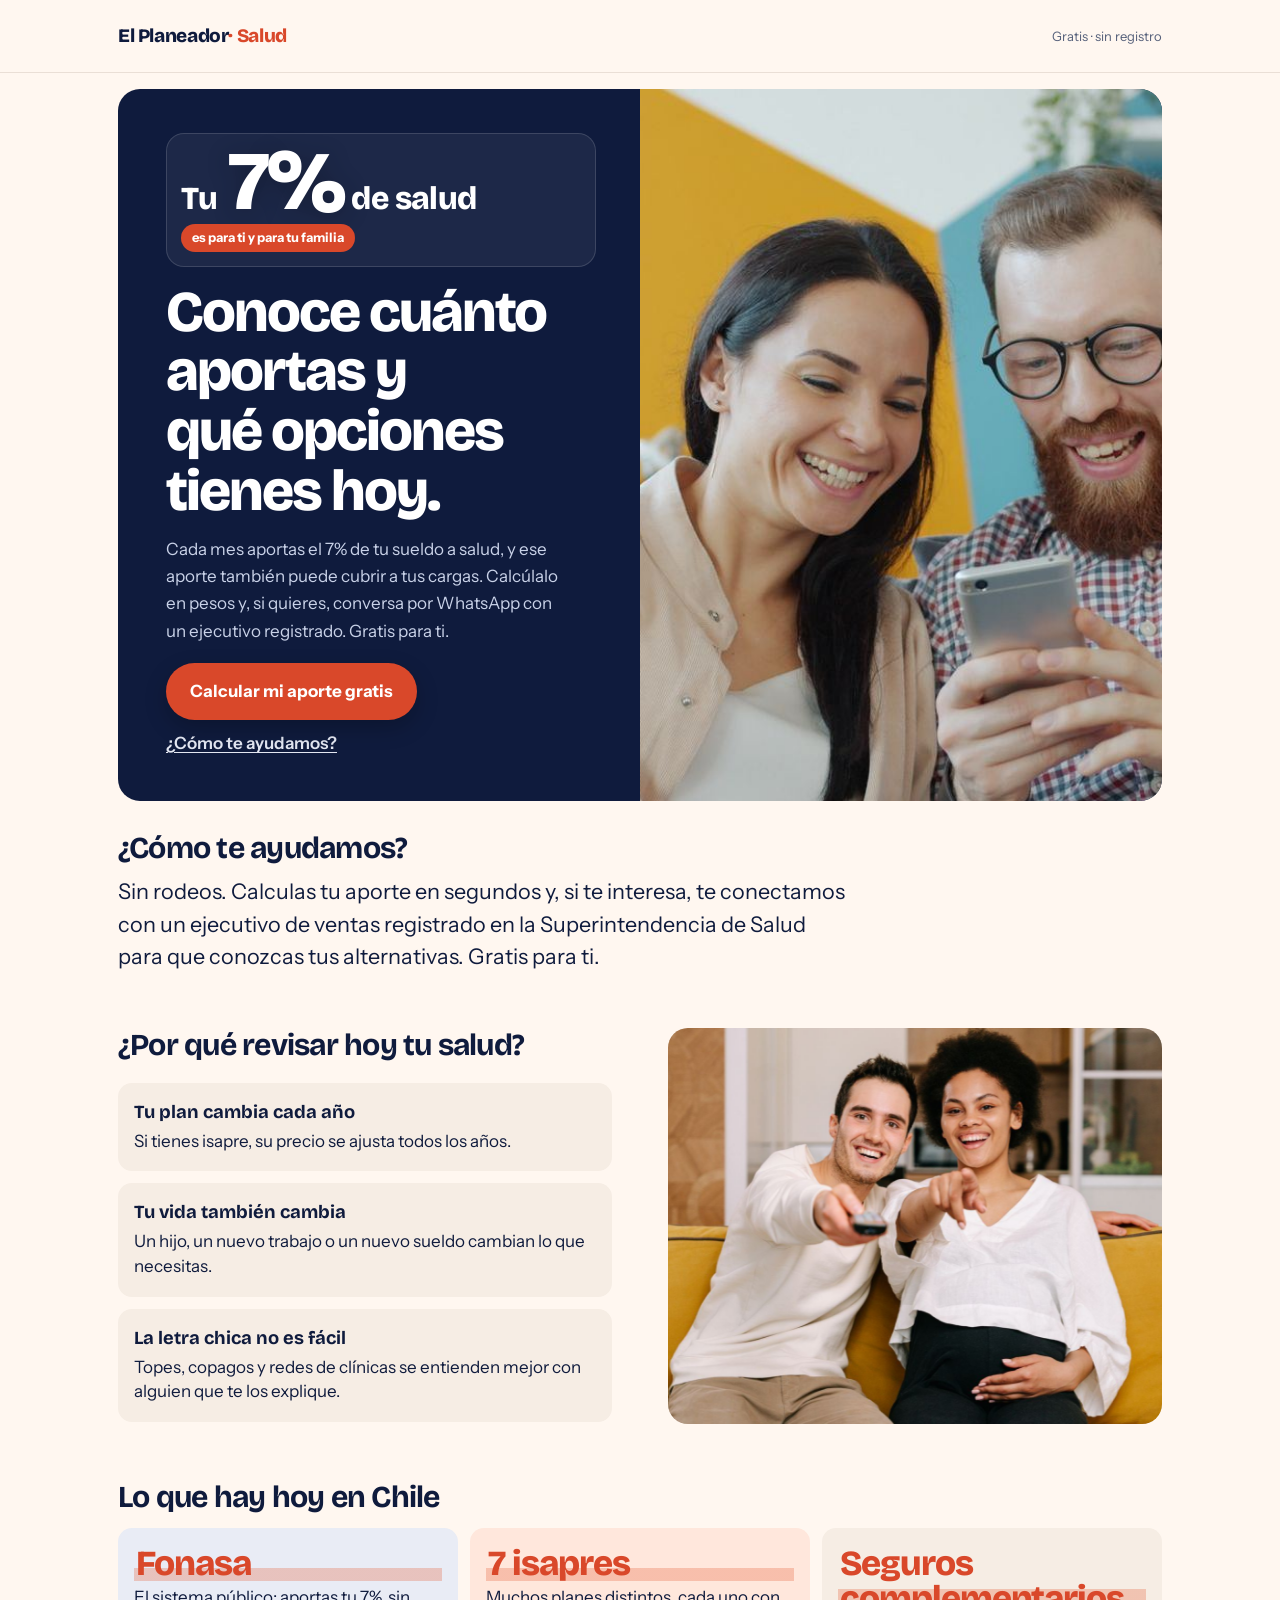
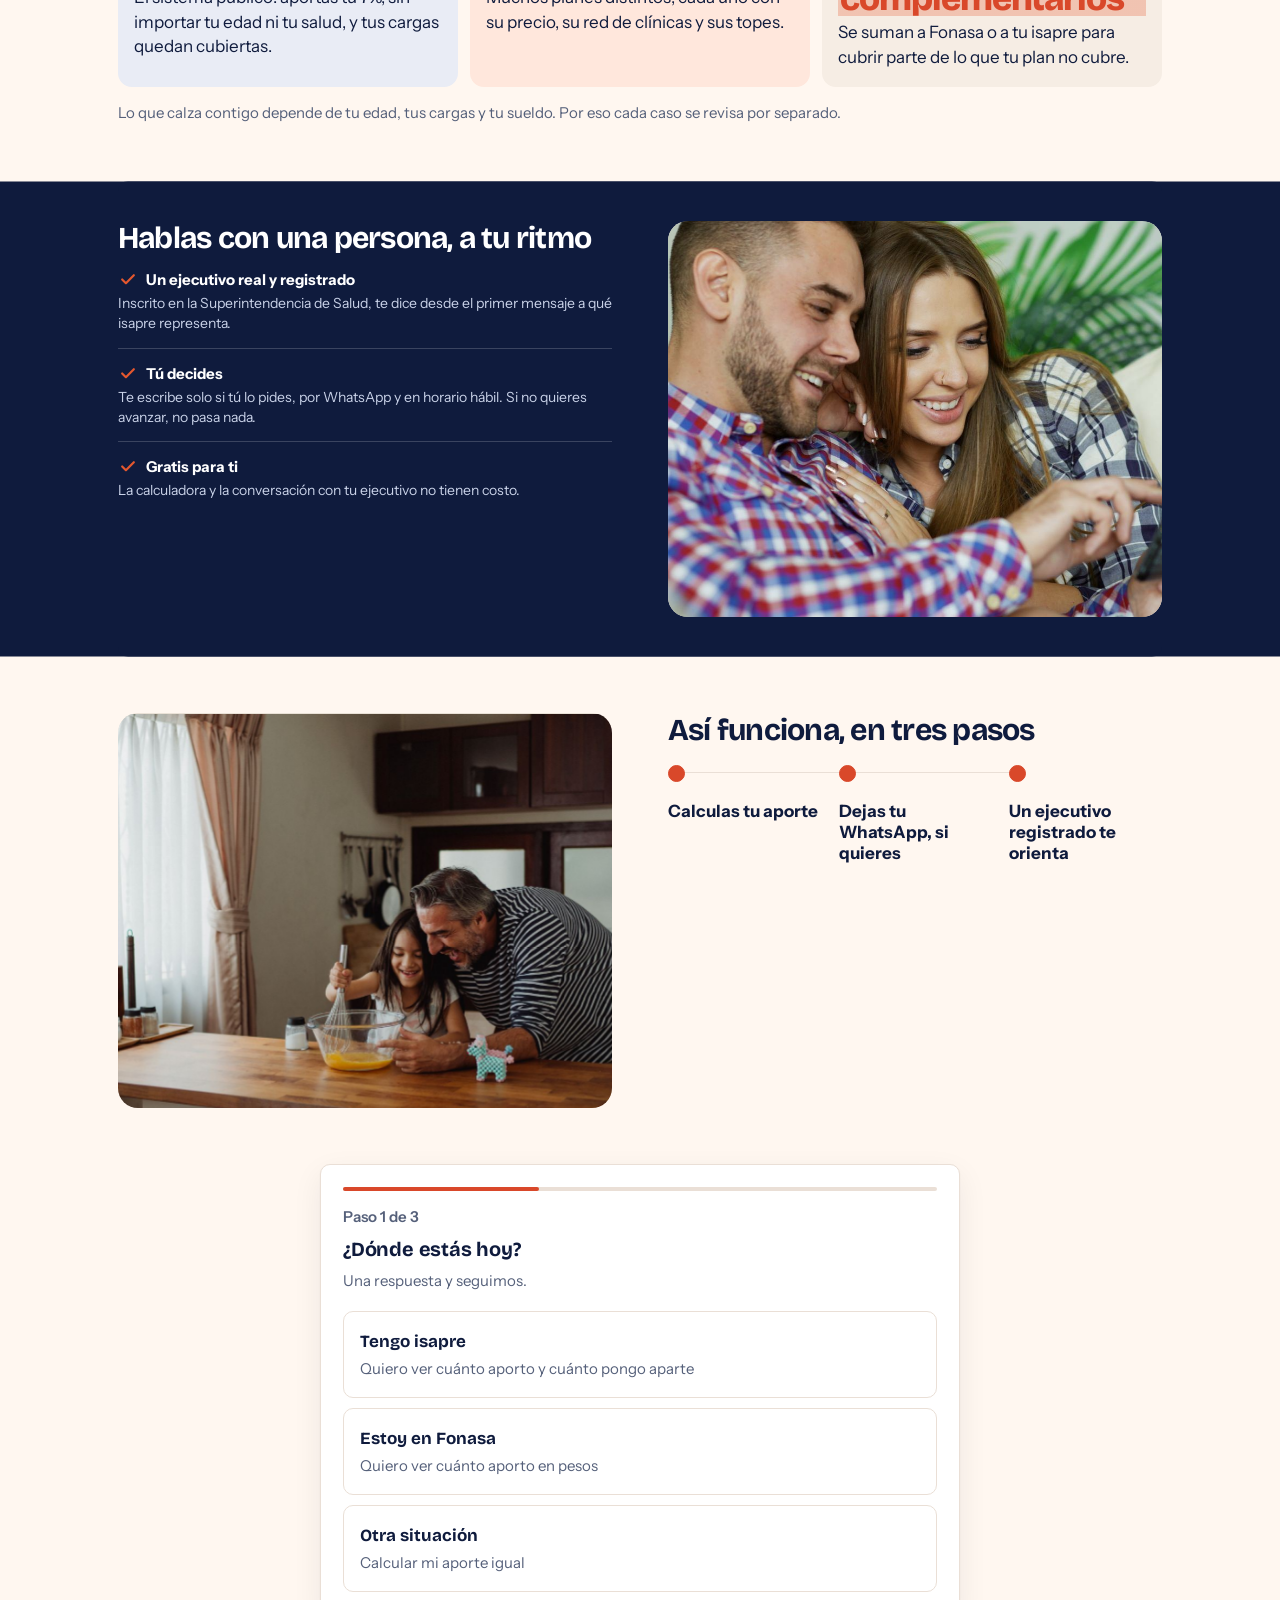
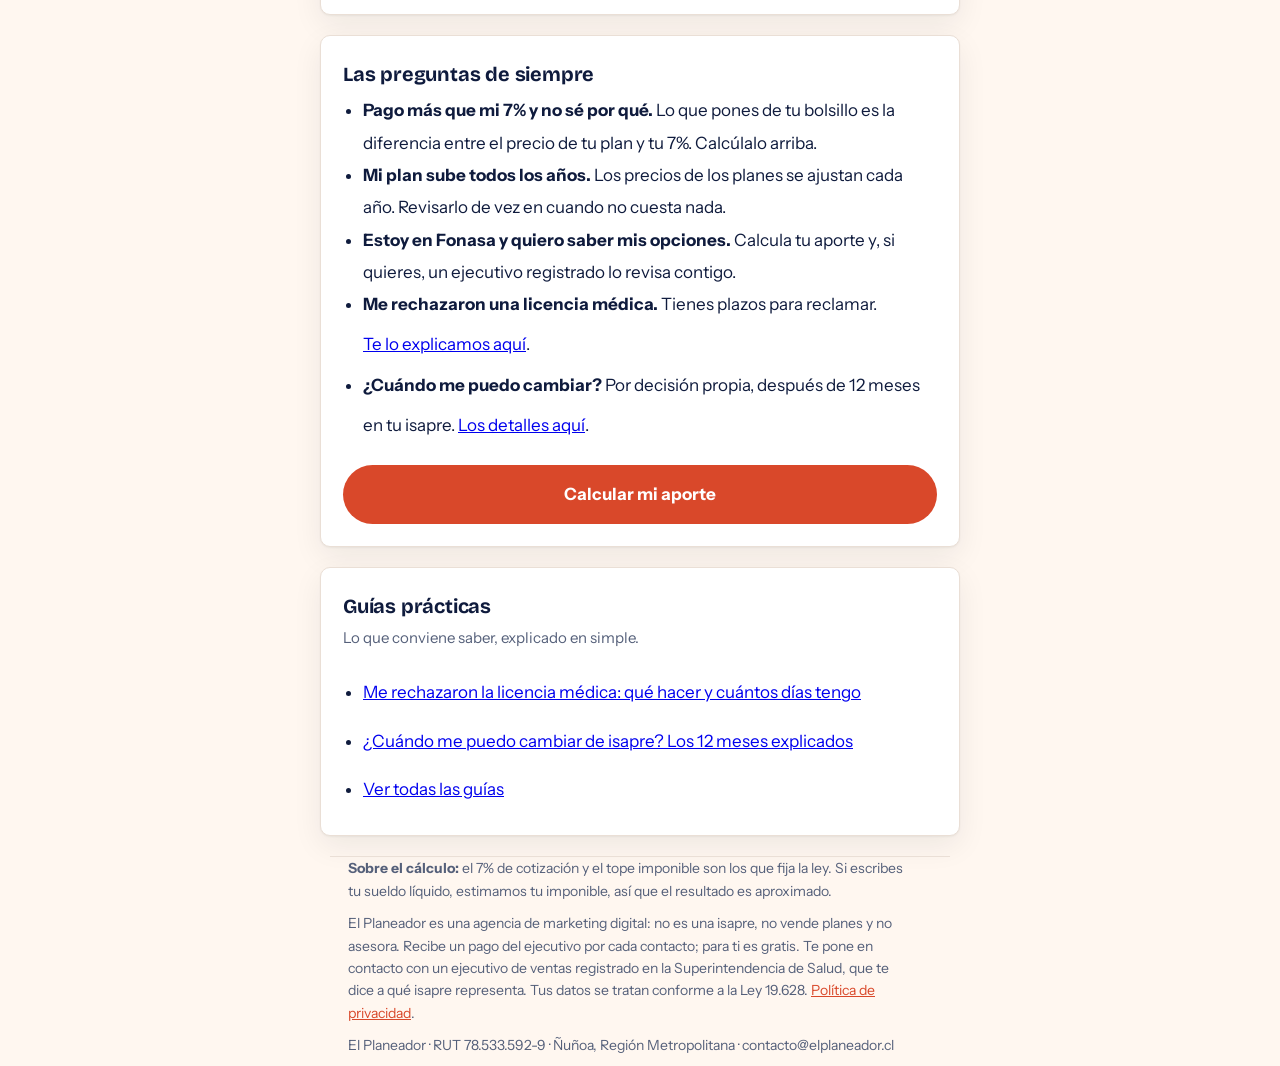
==== salud/index.html @ 6568b956 "Salud: foto papa e hija cocinando en Asi funciona" ====
<!DOCTYPE html>
<html lang="es-CL">
<head>
<meta name="robots" content="noindex, nofollow">
<meta charset="utf-8">
<meta name="viewport" content="width=device-width, initial-scale=1">
<title>Tu salud también es la de tu familia · El Planeador Salud</title>
<meta name="description" content="Calcula gratis cuánto aportas cada mes a tu salud y, si quieres, conversa por WhatsApp con un ejecutivo registrado en la Superintendencia de Salud.">
<link rel="stylesheet" href="css/style.css?v=20261102b">
<link rel="preconnect" href="https://fonts.googleapis.com">
<link rel="preconnect" href="https://fonts.gstatic.com" crossorigin>
<link rel="stylesheet" href="https://fonts.googleapis.com/css2?family=Bricolage+Grotesque:opsz,wght@12..96,600;12..96,800&family=Instrument+Sans:wght@400;600&display=swap">
<script>document.documentElement.classList.add('js');</script>
<style>
    /* Efectos tomados de la portada de El Planeador (v4), con la paleta de Salud. */
    :root { --ease: cubic-bezier(.2, .7, .2, 1); }
    :root { --noche: #0F1B3D; --coral: #D9482A; --coral-vivo: #E4572E; --durazno: #FFD8C7; --crema: #FFF7F0;
            --tinta: #0F1B3D; --tinta-suave: #55607A; --linea: #EADFD6; --acento: #D9482A; --acento-vivo: #E4572E; --acento-claro: #FFEDE4; }
    .veredicto.holgado, .veredicto.justo, .aviso-datos { color: var(--noche); }
    :root { --display: "Bricolage Grotesque", "Instrument Sans", system-ui, sans-serif; --wsp: #128C4A; --wsp-osc: #0E6E3A; }
    body { font-family: "Instrument Sans", system-ui, -apple-system, "Segoe UI", sans-serif; }
    h1, h2, .marca, .opcion strong, .monto { font-family: var(--display); }
    ::selection { background: var(--durazno); color: var(--tinta); }
    input, select { caret-color: var(--acento); }
    :focus-visible { outline: 3px solid var(--acento-vivo); outline-offset: 2px; }

    /* Calidez: papel tibio en vez de gris clínico. */
    body { background: var(--crema); }
    .barra { background: rgba(255, 247, 240, .92); backdrop-filter: saturate(1.4) blur(8px); }

    /* Portada: una escena real, no un formulario. */
    .portada { position: relative; overflow: hidden; isolation: isolate; color: #FFFFFF; background: var(--noche); border-radius: 22px; margin: 16px 0 22px; min-height: min(78svh, 640px); display: flex; flex-direction: column; justify-content: flex-end; padding: 26px 22px 24px; }
    .portada .foto { position: absolute; inset: 0; z-index: -2; overflow: hidden; }
    .portada .foto img { width: 100%; height: 115%; object-fit: cover; object-position: 50% 14%; display: block; will-change: transform; }
    .portada::after { content: ""; position: absolute; inset: 0; z-index: -1; background: linear-gradient(180deg, rgba(15, 27, 61, 0) 28%, rgba(15, 27, 61, .62) 58%, rgba(15, 27, 61, .94) 100%); }
    .portada h1 { color: #FFFFFF; font-size: clamp(1.95rem, 7.6vw, 3.3rem); line-height: 1.04; letter-spacing: -.035em; font-weight: 800; max-width: 15ch; margin: 0 0 14px; text-wrap: balance; text-shadow: 0 2px 18px rgba(0, 0, 0, .25); }
    .portada .subtitulo { color: #E6EEF1; max-width: 36ch; margin: 0; }
    .portada .subtitulo strong { color: #FFFFFF; }
    :root { --amarillo: var(--coral); --amarillo-osc: #FFFFFF; }
    .sello { position: relative; align-self: flex-start; margin-bottom: auto; display: grid; justify-items: start; gap: 6px; padding: 12px 14px 14px; border-radius: 18px; background: rgba(15, 27, 61, .32); border: 1px solid rgba(255, 255, 255, .28); backdrop-filter: blur(10px) saturate(1.2); -webkit-backdrop-filter: blur(10px) saturate(1.2); box-shadow: 0 10px 30px rgba(19, 32, 42, .22); }
    .pildora { display: inline-block; background: var(--amarillo); color: var(--amarillo-osc); font-weight: 700; font-size: 13px; line-height: 1; padding: 7px 11px 8px; border-radius: 999px; }
    .cifra-linea { display: flex; align-items: baseline; gap: 10px; flex-wrap: wrap; }
    .cifra-texto { font: 800 clamp(1.4rem, 6vw, 2rem)/1 var(--display); color: #FFFFFF; letter-spacing: -.02em; }
    .sello .cifra-grande { font: 800 clamp(3.6rem, 18vw, 5.2rem)/.86 var(--display); letter-spacing: -.05em; color: #FFFFFF; text-shadow: 0 4px 24px rgba(0, 0, 0, .25); }

    /* Fotos dentro del relato */
    .foto-relato { margin: -22px -22px 18px; border-radius: var(--radio) var(--radio) 0 0; overflow: hidden; aspect-ratio: 16 / 10; background: #E9E1D6; }
    .foto-relato img { width: 100%; height: 100%; object-fit: cover; display: block; transform: scale(1.08); transition: transform 1.6s var(--ease); }
    .vista .foto-relato img, .foto-relato.vista img { transform: scale(1); }
    .relato h2 { position: relative; }

    /* ===== Maquetación de marca comercial (no pila de tarjetas iguales) ===== */
    main.contenedor, .barra .contenedor { max-width: 1080px; }
    .portada .sello + h1 { margin-top: 28px; }
    #paso-1, #paso-2, #paso-3, #resultado, #tarjeta-contacto, #gracias, #problemas, main > section.tarjeta:last-of-type { max-width: 640px; margin-left: auto; margin-right: auto; }
    .relato { background: none; border: 0; box-shadow: none; padding: 0; margin: 0 0 56px; }
    .relato .foto-relato { margin: 0 0 18px; border-radius: 20px; aspect-ratio: 4 / 3; }
    .relato h2 { font-size: clamp(1.7rem, 6.4vw, 2.6rem); line-height: 1.05; letter-spacing: -.03em; margin: 0 0 14px; }
    #que-es { padding: 8px 0 0; }
    #que-es p:first-of-type { font-size: clamp(1.1rem, 4.2vw, 1.35rem); line-height: 1.5; color: var(--tinta); max-width: 52ch; }
    #mercado .tarjetas > div:nth-child(1) { background: #E9ECF5; }
    #mercado .tarjetas > div:nth-child(2) { background: #FFE7DC; }
    #mercado .tarjetas > div:nth-child(3) { background: #F6EDE4; }
    /* Banda de marca a todo el ancho: rompe el ritmo y da peso a la confianza */
    #confianza { position: relative; color: #FFFFFF; background: var(--noche); box-shadow: 0 0 0 100vmax var(--noche); clip-path: inset(0 -100vmax); padding: 40px 0; }
    #confianza h2 { color: #FFFFFF; }
    #confianza .confianza > div { border-color: rgba(255, 255, 255, .18); color: #C9D2E8; }
    #confianza .icono-ok { color: var(--coral-vivo); }
    #confianza .confianza strong { color: #FFFFFF; }
    @media (min-width: 900px) {
        .portada { min-height: 600px; padding: 40px 44px; }
        .portada h1 { font-size: 3.6rem; }
        .relato:has(> .foto-relato) { display: grid; grid-template-columns: 1fr 1fr; column-gap: 56px; align-items: center; }
        .relato > .foto-relato { grid-column: 1; grid-row: 1 / span 6; margin: 0; aspect-ratio: 5 / 4; }
        .relato:nth-of-type(odd) > .foto-relato { grid-column: 2; }
        .relato:has(> .foto-relato) > :not(.foto-relato) { grid-column: auto; }
        .tarjetas { grid-template-columns: repeat(3, 1fr); }
        .relato:has(> .foto-relato) .tarjetas { grid-template-columns: 1fr; }
    }

    /* ===== Efectos con propósito ===== */
    .boton-claro, .boton-wa, .tarjetas > div, .opcion { transition: transform .3s var(--ease), box-shadow .3s var(--ease), background .2s; }
    .boton-claro:hover, .boton-wa:hover:not(:disabled) { transform: translateY(-2px); }
    .boton-claro:active, .boton-wa:active, .opcion:active { transform: scale(.98); }
    .tarjetas > div:hover { transform: translateY(-4px) rotate(-.4deg); box-shadow: 0 14px 30px rgba(19, 32, 42, .10); }
    .barra-prog i { transition: width .7s var(--ease); }
    .relato .foto-relato img { will-change: transform; }
    .icono-ok { width: 20px; height: 20px; flex: none; margin-right: 8px; vertical-align: -4px; color: #FFFFFF; }
    .icono-ok path { stroke-dasharray: 24; stroke-dashoffset: 24; transition: stroke-dashoffset .6s var(--ease); }
    .vista .icono-ok path { stroke-dashoffset: 0; }
    @media (prefers-reduced-motion: no-preference) {
        .boton-claro { position: relative; overflow: hidden; }
        .boton-claro::after { content: ""; position: absolute; inset: 0; background: linear-gradient(110deg, transparent 30%, rgba(255, 255, 255, .55) 50%, transparent 70%); transform: translateX(-120%); animation: brillo 4.5s var(--ease) 2.2s 3; }
        @keyframes brillo { 0%, 70% { transform: translateX(-120%); } 100% { transform: translateX(120%); } }
        .js .sello .pildora { opacity: 0; transform: translateX(-12px); animation: entra .6s var(--ease) forwards; }
                .js .sello .pildora { animation-delay: 1.1s; }
        @keyframes entra { to { opacity: 1; transform: none; } }
        .js .tarjetas > div { opacity: 0; transform: translateY(18px); }
        .js .vista .tarjetas > div { opacity: 1; transform: none; transition: opacity .6s var(--ease), transform .6s var(--ease); }
        .js .vista .tarjetas > div:nth-child(2) { transition-delay: .12s; }
        .js .vista .tarjetas > div:nth-child(3) { transition-delay: .24s; }
        .js #confianza .confianza > div { opacity: 0; transform: translateX(-14px); }
        .js #confianza.vista .confianza > div { opacity: 1; transform: none; transition: opacity .6s var(--ease), transform .6s var(--ease); }
        .js #confianza.vista .confianza > div:nth-child(2) { transition-delay: .15s; }
        .js #confianza.vista .confianza > div:nth-child(3) { transition-delay: .3s; }
        .boton-wa.latido { animation: latido 2.4s var(--ease) 1; }
        @keyframes latido { 0% { box-shadow: 0 0 0 0 rgba(18, 140, 74, .45); } 70% { box-shadow: 0 0 0 16px rgba(18, 140, 74, 0); } 100% { box-shadow: 0 8px 20px rgba(19, 32, 42, .16); } }
    }
    /* Tarjetas cortas: se escanean como historias en el celular. */
    .tarjetas { display: grid; grid-auto-flow: column; grid-auto-columns: 78%; gap: 12px; overflow-x: auto; scroll-snap-type: x mandatory; scroll-padding-inline: 22px; margin: 6px -22px 0; padding: 4px 22px 14px; scrollbar-width: none; }
    .tarjetas::-webkit-scrollbar { display: none; }
    .tarjetas > div { scroll-snap-align: start; background: #F6EDE4; border-radius: 14px; padding: 18px 16px; line-height: 1.45; }
    .tarjetas strong, .tarjetas .cifra { display: block; margin-bottom: 6px; }
    .tarjetas strong { font-family: var(--display); font-size: 1.15rem; line-height: 1.2; }
    .tarjetas .cifra { font-size: 1.7rem; background: linear-gradient(transparent 62%, rgba(228, 87, 46, .28) 62%); display: inline; padding: 0 2px; }
    .desliza { font-size: 13px; color: var(--tinta-suave); margin: 2px 0 0; }
    @media (min-width: 620px) { .tarjetas { grid-auto-flow: row; grid-template-columns: repeat(3, 1fr); grid-auto-columns: auto; overflow: visible; margin: 6px 0 0; padding: 4px 0 0; } .desliza { display: none; } }
    .confianza-boton { display: flex; align-items: center; justify-content: center; gap: 8px; font-size: 14px; color: var(--tinta-suave); margin: 10px 0 0; text-align: center; }
    .confianza-boton svg { width: 16px; height: 16px; flex: none; color: var(--wsp); }

    .volver { display: inline-block; margin-top: 12px; padding: 10px 0; background: none; border: 0; color: var(--acento); font: inherit; font-weight: 600; text-decoration: underline; text-underline-offset: 3px; cursor: pointer; }
    .boton { border-radius: 999px; }
    .boton-wa { background: var(--wsp); box-shadow: 0 8px 20px rgba(19, 32, 42, .16); }
    .boton-wa:hover:not(:disabled) { background: var(--wsp-osc); }
    .resultado-cabecera .monto { font-size: clamp(2.8rem, 12vw, 4rem); letter-spacing: -.04em; line-height: 1; }

    /* Datos de confianza como filas, no como tarjetas. */
    .confianza { display: block; }
    .confianza > div { background: none; border: 0; border-top: 1px solid var(--linea); border-radius: 0; padding: 14px 0; box-shadow: none; }
    .confianza > div:hover { transform: none; }
    .gracias-caja .tic svg { width: 28px; height: 28px; }
    .portada .acciones { display: flex; flex-wrap: wrap; gap: 10px 18px; align-items: center; margin-top: 22px; }
    .boton-claro { display: inline-block; width: auto; background: var(--amarillo); color: var(--amarillo-osc); padding: 15px 24px; border-radius: 999px; font-weight: 800; text-decoration: none; box-shadow: 0 8px 22px rgba(0, 0, 0, .22); }
    .boton-claro:hover { background: var(--coral-vivo); }
    .portada .acciones a.enlace { color: #E3E7F2; font-weight: 600; text-underline-offset: 3px; }
    .relato h2 { font-size: clamp(1.45rem, 5.4vw, 1.9rem); line-height: 1.12; letter-spacing: -.025em; margin: 0 0 10px; }
    .relato > p { margin: 0 0 14px; }
    .relato .confianza > div:first-child { border-top: 0; padding-top: 4px; }
    .relato .cifra { font: 800 clamp(1.6rem, 7.4vw, 2.2rem)/1 var(--display); overflow-wrap: break-word; letter-spacing: -.03em; color: var(--acento); display: block; margin-bottom: 4px; }

    .camino { position: relative; display: grid; grid-template-columns: repeat(3, 1fr); gap: 18px; margin-top: 8px; }
    .camino::before { content: ""; position: absolute; left: 0; right: calc(33% - 18px); top: 7px; height: 1px; background: var(--linea); }
    .luz { position: absolute; top: 6px; left: 0; width: 120px; height: 3px; background: linear-gradient(90deg, transparent, var(--acento), transparent); transform: translateX(-120px); opacity: 0; }
    .camino.vista .luz { animation: pasa 2.4s linear .3s 1 forwards; }
    @keyframes pasa { 0% { opacity: 1; transform: translateX(-120px); } 85% { opacity: 1; } 100% { opacity: 0; transform: translateX(var(--fin, 600px)); } }
    .paso-c { position: relative; padding-top: 30px; transition: opacity .5s; }
    .js .paso-c { opacity: .35; }
    .paso-c::before { content: ""; position: absolute; top: 0; left: 0; width: 15px; height: 15px; background: var(--superficie); border: 1px solid var(--linea); border-radius: 50%; transition: background .4s, border-color .4s; }
    .camino.vista .paso-c { opacity: 1; transition-delay: calc(var(--i) * .6s + .3s); }
    .camino.vista .paso-c::before { background: var(--acento); border-color: var(--acento); transition-delay: calc(var(--i) * .6s + .3s); }
    .paso-c .n { font: 600 12px/1 ui-monospace, Consolas, monospace; color: var(--acento); }
    .paso-c strong { display: block; margin-top: 6px; line-height: 1.25; }
    @media (max-width: 640px) { .camino { grid-template-columns: 1fr; } .camino::before { left: 7px; right: auto; width: 1px; top: 0; bottom: 0; height: auto; } .luz { display: none; } .paso-c { padding: 0 0 0 34px; } .paso-c::before { top: 2px; } }

    .opcion, .confianza > div { transition: transform .25s var(--ease), box-shadow .25s var(--ease), border-color .25s; }
    .opcion:hover { transform: translateY(-3px); box-shadow: var(--sombra); border-color: var(--acento); }
    .confianza > div:hover { transform: translateY(-3px); }
    .monto { font-variant-numeric: tabular-nums; }

    @media (prefers-reduced-motion: no-preference) {
        .js .portada .foto { clip-path: inset(100% 0 0 0); animation: revela 1.3s var(--ease) .05s forwards; }
        @keyframes revela { to { clip-path: inset(0); } }
        .js .portada .sello { opacity: 0; transform: translateY(-10px); animation: sube .8s var(--ease) .9s forwards; }
        .js .portada .acciones { opacity: 0; animation: aparece .8s var(--ease) .7s forwards; }
        .js .foto-relato { clip-path: inset(0 0 100% 0); transition: clip-path 1.1s var(--ease); }
        .js .vista .foto-relato, .js .foto-relato.vista { clip-path: inset(0); }
        .js .portada h1 { opacity: 0; transform: translateY(18px); animation: sube .9s var(--ease) .1s forwards; }
        .js .portada .subtitulo { opacity: 0; animation: aparece .9s var(--ease) .35s forwards; }
        @keyframes sube { to { opacity: 1; transform: none; } }
        @keyframes aparece { to { opacity: 1; } }
        .js .rv { opacity: 0; translate: 0 22px; transition: opacity .7s var(--ease), translate .7s var(--ease); }
        .js .rv.vista { opacity: 1; translate: none; transition-delay: calc(var(--i, 0) * 80ms); }
    }
    /* Portada dividida: la foto se ve completa y el texto vive en su propio panel. */
    .portada { display: grid; grid-template-columns: minmax(0, 1fr); align-content: start; padding: 0 0 28px; min-height: 0; }
    .portada::after { display: none; }
    .portada .foto { position: relative; inset: auto; z-index: 0; grid-row: 1; aspect-ratio: 16 / 10; }
    .portada .foto img { object-position: 54% 35%; }
    .portada > .sello, .portada > h1, .portada > .subtitulo, .portada > .acciones { margin-left: 22px; margin-right: 22px; }
    .portada > .sello { margin-top: 18px; margin-bottom: 0; background: rgba(255, 255, 255, .06); border-color: rgba(255, 255, 255, .14); backdrop-filter: none; -webkit-backdrop-filter: none; box-shadow: none; }
    .portada .sello + h1 { margin-top: 16px; }
    .portada > .acciones { margin-top: 18px; }
    .portada h1 { text-shadow: none; }
    .portada .subtitulo { color: #C9D2E8; }
    @media (min-width: 900px) {
        .portada { grid-template-columns: minmax(0, 1fr) minmax(0, 1fr); grid-template-rows: 1fr auto auto auto auto 1fr; padding: 0; min-height: 620px; }
        .portada .foto { grid-column: 2; grid-row: 1 / -1; aspect-ratio: auto; height: 100%; }
        .portada > :not(.foto) { grid-column: 1; margin-left: 48px; margin-right: 44px; }
        .portada > .sello { grid-row: 2; margin-top: 44px; }
        .portada > h1 { grid-row: 3; }
        .portada > .subtitulo { grid-row: 4; }
        .portada > .acciones { grid-row: 5; margin-bottom: 44px; }
    }
    @media (prefers-reduced-motion: reduce) { .luz { display: none; } .js .paso-c { opacity: 1; } .paso-c::before { background: var(--acento); border-color: var(--acento); } }
</style>
</head>
<body>

<!-- NOMBRE DE MARCA: cámbialo cuando definas el definitivo. Aparece acá,
     en el <title> de arriba y en el pie de página. -->
<header class="barra">
    <div class="contenedor">
        <a class="marca" href="./">El Planeador<span> · Salud</span></a>
        <span class="nota">Gratis · sin registro</span>
    </div>
</header>

<main class="contenedor">

    <section class="portada">
        <div class="foto" aria-hidden="true"><img id="foto-portada" src="img/pareja-celular-sofa.jpg" alt="" width="1400" height="788" fetchpriority="high"></div>
        <div class="sello" aria-hidden="true"><span class="cifra-linea"><span class="cifra-texto">Tu</span><span class="cifra-grande">7%</span><span class="cifra-texto">de salud</span></span><span class="pildora">es para ti y para tu familia</span></div>
        <h1>Conoce cuánto aportas y qué opciones tienes hoy.</h1>
        <p class="subtitulo">Cada mes aportas el 7% de tu sueldo a salud, y ese aporte también puede cubrir a tus cargas. Calcúlalo en pesos y, si quieres, conversa por WhatsApp con un ejecutivo registrado. Gratis para ti.</p>
        <div class="acciones">
            <a class="boton-claro" href="#paso-1">Calcular mi aporte gratis</a>
            <a class="enlace" href="#que-es">¿Cómo te ayudamos?</a>
        </div>
    </section>

    <section class="tarjeta relato rv" id="que-es">
        <h2>¿Cómo te ayudamos?</h2>
        <p>Sin rodeos. Calculas tu aporte en segundos y, si te interesa, te conectamos con un ejecutivo de ventas registrado en la Superintendencia de Salud para que conozcas tus alternativas. Gratis para ti.</p>
    </section>

    <section class="tarjeta relato rv" id="por-que">
        <figure class="foto-relato"><img src="img/pareja-embarazo-sofa.jpg" alt="Una pareja que espera un hijo sonríe en el sofá de su casa." loading="lazy" width="1400" height="934"></figure>
        <h2>¿Por qué revisar hoy tu salud?</h2>
        <div class="tarjetas">
            <div><strong>Tu plan cambia cada año</strong>Si tienes isapre, su precio se ajusta todos los años.</div>
            <div><strong>Tu vida también cambia</strong>Un hijo, un nuevo trabajo o un nuevo sueldo cambian lo que necesitas.</div>
            <div><strong>La letra chica no es fácil</strong>Topes, copagos y redes de clínicas se entienden mejor con alguien que te los explique.</div>
        </div>
        <p class="desliza">Desliza para ver más</p>
    </section>

    <section class="tarjeta relato rv" id="mercado">
        <h2>Lo que hay hoy en Chile</h2>
        <div class="tarjetas">
            <div><span class="cifra">Fonasa</span>El sistema público: aportas tu 7%, sin importar tu edad ni tu salud, y tus cargas quedan cubiertas.</div>
            <div><span class="cifra">7 isapres</span>Muchos planes distintos, cada uno con su precio, su red de clínicas y sus topes.</div>
            <div><span class="cifra">Seguros complementarios</span>Se suman a Fonasa o a tu isapre para cubrir parte de lo que tu plan no cubre.</div>
        </div>
        <p class="desliza">Desliza para ver más</p>
        <p class="ayuda-bloque" style="margin:14px 0 0">Lo que calza contigo depende de tu edad, tus cargas y tu sueldo. Por eso cada caso se revisa por separado.</p>
    </section>

    <section class="tarjeta relato rv" id="confianza">
        <figure class="foto-relato"><img src="img/pareja-celular-cuadros.jpg" alt="Una pareja revisa su celular en el sofá de su casa." loading="lazy" width="1400" height="788"></figure>
        <h2>Hablas con una persona, a tu ritmo</h2>
        <div class="confianza">
            <div><strong><svg class="icono-ok" viewBox="0 0 24 24" fill="none" stroke="currentColor" stroke-width="2.6" stroke-linecap="round" stroke-linejoin="round" aria-hidden="true"><path d="M5 12.5l4.5 4.5L19 7.5"/></svg>Un ejecutivo real y registrado</strong>Inscrito en la Superintendencia de Salud, te dice desde el primer mensaje a qué isapre representa.</div>
            <div><strong><svg class="icono-ok" viewBox="0 0 24 24" fill="none" stroke="currentColor" stroke-width="2.6" stroke-linecap="round" stroke-linejoin="round" aria-hidden="true"><path d="M5 12.5l4.5 4.5L19 7.5"/></svg>Tú decides</strong>Te escribe solo si tú lo pides, por WhatsApp y en horario hábil. Si no quieres avanzar, no pasa nada.</div>
            <div><strong><svg class="icono-ok" viewBox="0 0 24 24" fill="none" stroke="currentColor" stroke-width="2.6" stroke-linecap="round" stroke-linejoin="round" aria-hidden="true"><path d="M5 12.5l4.5 4.5L19 7.5"/></svg>Gratis para ti</strong>La calculadora y la conversación con tu ejecutivo no tienen costo.</div>
        </div>
    </section>

    <section class="tarjeta relato rv">
        <figure class="foto-relato"><img src="img/papa-hija-cocina.jpg" alt="Un papá cocina con su hija en casa." loading="lazy" width="1400" height="933"></figure>
        <h2>Así funciona, en tres pasos</h2>
        <div class="camino" id="camino">
            <span class="luz" aria-hidden="true"></span>
            <div class="paso-c" style="--i:0"><strong>Calculas tu aporte</strong></div>
            <div class="paso-c" style="--i:1"><strong>Dejas tu WhatsApp, si quieres</strong></div>
            <div class="paso-c" style="--i:2"><strong>Un ejecutivo registrado te orienta</strong></div>
        </div>
    </section>

    <!-- ============ PASO 1 ============ -->
    <section class="tarjeta" id="paso-1">
        <div class="barra-prog" aria-hidden="true"><i style="width:33%"></i></div>
        <span class="paso-numero">Paso 1 de 3</span>
        <h2>¿Dónde estás hoy?</h2>
        <p class="ayuda-bloque">Una respuesta y seguimos.</p>

        <div class="opciones">
            <button type="button" class="opcion" data-prevision="Isapre">
                <strong>Tengo isapre</strong>
                <span>Quiero ver cuánto aporto y cuánto pongo aparte</span>
            </button>
            <button type="button" class="opcion" data-prevision="Fonasa">
                <strong>Estoy en Fonasa</strong>
                <span>Quiero ver cuánto aporto en pesos</span>
            </button>
            <button type="button" class="opcion" data-prevision="No sé">
                <strong>Otra situación</strong>
                <span>Calcular mi aporte igual</span>
            </button>
        </div>
    </section>

    <!-- ============ PASO 2 ============ -->
    <section class="tarjeta" id="paso-2" hidden>
        <div class="barra-prog" aria-hidden="true"><i style="width:66%"></i></div>
        <span class="paso-numero">Paso 2 de 3</span>
        <h2 id="titulo-paso-2">Tu sueldo</h2>
        <p class="ayuda-bloque" id="ayuda-paso-2">Con esto calculamos cuánto aportas.</p>

        <form id="form-paso-2" novalidate>
            <div class="campo">
                <label for="renta">Tu sueldo líquido mensual
                    <span class="ayuda">Lo que te llega a la cuenta. El cálculo se hace en tu teléfono y este dato se queda contigo.</span>
                </label>
                <input type="text" id="renta" name="renta" inputmode="numeric" autocomplete="off" placeholder="Ej: 750.000" required>
            </div>

            <div class="campo" id="campo-tipo-sueldo">
                <label for="tipo-sueldo">Ese monto es tu…</label>
                <select id="tipo-sueldo" name="tipo-sueldo">
                    <option value="liquido">Sueldo líquido (lo que recibo)</option>
                    <option value="imponible">Sueldo imponible (lo sé exacto)</option>
                </select>
            </div>

            <div class="campo" id="campo-pago-actual" hidden>
                <label for="pago-actual">¿Cuánto pagas hoy por tu plan?
                    <span class="ayuda">El total mensual, incluyendo lo que te descuentan.</span>
                </label>
                <input type="text" id="pago-actual" name="pago-actual" inputmode="numeric" autocomplete="off" placeholder="Ej: 120.000">
            </div>

            <button type="submit" class="boton">Continuar</button>
            <button type="button" class="volver" data-volver="paso-1">Volver</button>
        </form>
    </section>

    <!-- ============ PASO 3 ============ -->
    <section class="tarjeta" id="paso-3" hidden>
        <div class="barra-prog" aria-hidden="true"><i style="width:100%"></i></div>
        <span class="paso-numero">Paso 3 de 3</span>
        <h2>¿Quiénes se atenderían?</h2>
        <p class="ayuda-bloque">El precio de un plan cambia según la edad y cuántas personas cubre.</p>

        <form id="form-paso-3" novalidate>
            <div class="dos-columnas">
                <div class="campo">
                    <label for="edad">Tu edad</label>
                    <input type="number" id="edad" name="edad" inputmode="numeric" min="18" max="99" placeholder="Ej: 34">
                </div>
                <div class="campo">
                    <label for="cargas">Cargas familiares</label>
                    <select id="cargas" name="cargas">
                        <option value="0">Solo yo</option>
                        <option value="1">Yo + 1</option>
                        <option value="2">Yo + 2</option>
                        <option value="3">Yo + 3</option>
                        <option value="4">Yo + 4 o más</option>
                    </select>
                </div>
            </div>

            <button type="submit" class="boton">Ver mi resultado</button>
            <button type="button" class="volver" data-volver="paso-2">Volver</button>
        </form>
    </section>

    <!-- ============ RESULTADO ============ -->
    <section class="tarjeta" id="resultado" hidden>
        <div class="resultado-cabecera">
            <span class="etiqueta" id="res-etiqueta">Tu 7% mensual de salud</span>
            <div class="monto" id="res-monto">—</div>
            <div class="en-uf" id="res-uf">—</div>
        </div>

        <div class="veredicto" id="res-veredicto"></div>

        <ul class="desglose">
            <li><span class="etq">Tu 7% obligatorio</span><span class="val" id="res-cotizacion">—</span></li>
            <li id="fila-bolsillo" hidden><span class="etq">Sale de tu bolsillo, además</span><span class="val" id="res-bolsillo">—</span></li>
            <li><span class="etq">Personas a cubrir</span><span class="val" id="res-personas">—</span></li>
        </ul>

        <p class="referencial" id="res-nota"></p>
        <a class="boton boton-wa boton-enlace" href="#tarjeta-contacto">Que me escriban por WhatsApp</a>
        <p class="confianza-boton"><svg viewBox="0 0 24 24" fill="none" stroke="currentColor" stroke-width="2.2" stroke-linecap="round" stroke-linejoin="round" aria-hidden="true"><path d="M12 3l7 3v5c0 4.5-3 8.3-7 10-4-1.7-7-5.5-7-10V6z"/><path d="M9 12l2 2 4-4"/></svg>Te atiende una persona, por WhatsApp. Sin llamadas automáticas.</p>
    </section>

    <!-- ============ CAPTURA ============ -->
    <section class="tarjeta" id="tarjeta-contacto" hidden>
        <figure class="foto-relato vista"><img src="img/padre-hija-abrazo.jpg" alt="Un papá abraza a su hija en su casa." loading="lazy" width="1400" height="935"></figure>
        <h2 id="titulo-oferta">Recibe orientación personalizada, gratis</h2>
        <p class="ayuda-bloque">Deja tu WhatsApp y un ejecutivo registrado en la Superintendencia de Salud revisa tu caso contigo, a tu ritmo.</p>
        <p class="aviso-datos">Solo tu nombre y tu WhatsApp, para que tu ejecutivo te escriba.</p>

        <form id="form-contacto" novalidate>
            <!-- Señuelo anti-spam: invisible para personas. NO borrar. -->
            <input type="text" name="sitio-web" id="senuelo" class="senuelo" tabindex="-1" autocomplete="off" aria-hidden="true">

            <div class="campo">
                <label for="nombre">¿Cómo te llamas?</label>
                <input type="text" id="nombre" name="nombre" autocomplete="name" placeholder="Tu nombre" required>
            </div>

            <div class="campo">
                <label for="isapre-interes">¿Con qué isapre te gustaría cotizar? <span class="ayuda">Opcional.</span></label>
                <select id="isapre-interes" name="isapre-interes">
                    <option value="Me da igual">Me da igual (te asignamos un ejecutivo disponible)</option>
                    <option value="Banmédica">Banmédica</option>
                    <option value="Colmena">Colmena</option>
                    <option value="Consalud">Consalud</option>
                    <option value="Cruz Blanca">Cruz Blanca</option>
                    <option value="Esencial">Esencial</option>
                    <option value="Nueva Masvida">Nueva Masvida</option>
                    <option value="Vida Tres">Vida Tres</option>
                </select>
            </div>

            <div class="campo">
                <label for="telefono">¿A qué WhatsApp te contactamos?</label>
                <input type="tel" id="telefono" name="telefono" autocomplete="tel" placeholder="9 1234 5678" required>
            </div>

            <div class="consentimiento">
                <input type="checkbox" id="consentimiento" name="consentimiento" required>
                <label for="consentimiento">Acepto la <a href="privacidad/" target="_blank" rel="noopener">política de privacidad</a> y autorizo que El Planeador guarde mis datos hasta 90 días y los entregue a un ejecutivo de ventas registrado en la Superintendencia de Salud que trabaja con El Planeador, para que me contacte. Si no me contacta en 24 horas hábiles, puede atenderme otro ejecutivo de la misma isapre. Si elijo una isapre con la que aún no trabajan, guardan mi solicitud hasta tener un ejecutivo, dentro de esos 90 días. Es voluntario y puedo pedir acceso, corrección o borrado en contacto@elplaneador.cl.</label>
            </div>

            <div class="consentimiento">
                <input type="checkbox" id="consentimiento-comercial" name="consentimiento-comercial">
                <label for="consentimiento-comercial"><strong>Opcional:</strong> quiero recibir novedades de El Planeador (por ejemplo, el aviso del alza anual). Puedo darme de baja cuando quiera.</label>
            </div>

            <p class="aviso-casillas" id="aviso-casillas">Marca la casilla obligatoria para poder enviar.</p>
            <button type="submit" class="boton boton-wa" id="boton-enviar" disabled>Que me escriban por WhatsApp</button>
            <p class="confianza-boton"><svg viewBox="0 0 24 24" fill="none" stroke="currentColor" stroke-width="2.2" stroke-linecap="round" stroke-linejoin="round" aria-hidden="true"><path d="M12 3l7 3v5c0 4.5-3 8.3-7 10-4-1.7-7-5.5-7-10V6z"/><path d="M9 12l2 2 4-4"/></svg>Te atiende una persona, por WhatsApp. Sin llamadas automáticas.</p>
            <p class="micro-copia">Normalmente te escribe dentro de 24 horas hábiles.</p>
        </form>
    </section>

    <!-- ============ GRACIAS ============ -->
    <section class="tarjeta gracias-caja" id="gracias" hidden>
        <div class="tic" aria-hidden="true"><svg viewBox="0 0 24 24" fill="none" stroke="currentColor" stroke-width="2.6" stroke-linecap="round" stroke-linejoin="round"><path d="M5 12.5l4.5 4.5L19 7.5"/></svg></div>
        <h2>Listo, recibimos tu solicitud</h2>
        <p id="gracias-texto">Un ejecutivo registrado te va a escribir por WhatsApp, normalmente dentro de 24 horas hábiles.</p>
        <p id="gracias-ejecutivo" hidden><a class="boton boton-wa boton-enlace" id="gracias-wsp" href="#" target="_blank" rel="noopener">Escribirle ahora por WhatsApp</a><a class="volver" id="gracias-pagina" href="#">Conoce a tu ejecutiva</a></p>
    </section>

    <section class="tarjeta" id="problemas">
        <h2>Las preguntas de siempre</h2>
        <ul style="margin:0;padding-left:20px;line-height:1.9;">
            <li><strong>Pago más que mi 7% y no sé por qué.</strong> Lo que pones de tu bolsillo es la diferencia entre el precio de tu plan y tu 7%. Calcúlalo arriba.</li>
            <li><strong>Mi plan sube todos los años.</strong> Los precios de los planes se ajustan cada año. Revisarlo de vez en cuando no cuesta nada.</li>
            <li><strong>Estoy en Fonasa y quiero saber mis opciones.</strong> Calcula tu aporte y, si quieres, un ejecutivo registrado lo revisa contigo.</li>
            <li><strong>Me rechazaron una licencia médica.</strong> Tienes plazos para reclamar. <a href="articulos/licencia-medica-rechazada.html">Te lo explicamos aquí</a>.</li>
            <li><strong>¿Cuándo me puedo cambiar?</strong> Por decisión propia, después de 12 meses en tu isapre. <a href="articulos/cuando-puedo-cambiarme-de-isapre.html">Los detalles aquí</a>.</li>
        </ul>
        <a class="boton boton-enlace" href="#paso-1">Calcular mi aporte</a>
    </section>

    <section class="tarjeta">
        <h2>Guías prácticas</h2>
        <p class="ayuda-bloque">Lo que conviene saber, explicado en simple.</p>
        <ul style="margin:0;padding-left:20px;line-height:1.9;">
            <li><a href="articulos/licencia-medica-rechazada.html">Me rechazaron la licencia médica: qué hacer y cuántos días tengo</a></li>
            <li><a href="articulos/cuando-puedo-cambiarme-de-isapre.html">¿Cuándo me puedo cambiar de isapre? Los 12 meses explicados</a></li>
            <li><a href="articulos/index.html">Ver todas las guías</a></li>
        </ul>
    </section>

</main>

<footer class="contenedor">
    <p><strong>Sobre el cálculo:</strong> el 7% de cotización y el tope imponible son los que fija la ley. Si escribes tu sueldo líquido, estimamos tu imponible, así que el resultado es aproximado.</p>
    <p>El Planeador es una agencia de marketing digital: no es una isapre, no vende planes y no asesora. Recibe un pago del ejecutivo por cada contacto; para ti es gratis. Te pone en contacto con un ejecutivo de ventas registrado en la Superintendencia de Salud, que te dice a qué isapre representa. Tus datos se tratan conforme a la Ley 19.628. <a href="privacidad/">Política de privacidad</a>.</p>
    <p>El Planeador · RUT 78.533.592-9 · Ñuñoa, Región Metropolitana · contacto@elplaneador.cl</p>
</footer>

<script>
(function () {
    'use strict';
    var reducido = window.matchMedia && matchMedia('(prefers-reduced-motion: reduce)').matches;
    var vistos = document.querySelectorAll('.rv, #camino');
    if ('IntersectionObserver' in window) {
        var io = new IntersectionObserver(function (es) {
            es.forEach(function (e) { if (e.isIntersecting) { e.target.classList.add('vista'); io.unobserve(e.target); } });
        }, { threshold: .15 });
        vistos.forEach(function (el) { io.observe(el); });
    } else { vistos.forEach(function (el) { el.classList.add('vista'); }); }

    var foto = document.getElementById('foto-portada');
    if (foto && !reducido) {
        var pend = false;
        addEventListener('scroll', function () {
            if (pend) return; pend = true;
            requestAnimationFrame(function () {
                var y = Math.min(scrollY, 700);
                foto.style.transform = 'translate3d(0,' + (y * -0.12) + 'px,0) scale(' + (1 + y / 6000) + ')';
                pend = false;
            });
        }, { passive: true });
    }

    /* Respaldo del observador: revisa la posición al hacer scroll y al cargar. */
    function revisarVistos() {
        Array.prototype.forEach.call(document.querySelectorAll('.rv:not(.vista), #camino:not(.vista)'), function (el) {
            var r = el.getBoundingClientRect();
            if (r.top < innerHeight * 0.92 && r.bottom > 0) el.classList.add('vista');
        });
    }
    addEventListener('scroll', revisarVistos, { passive: true });
    addEventListener('load', revisarVistos);
    setTimeout(revisarVistos, 600);

    /* El 7% de la portada cuenta de 0 a 7 al cargar. */
    var cifra = document.querySelector('.sello .cifra-grande');
    if (cifra && !reducido) {
        var t0 = null;
        cifra.textContent = '0%';
        setTimeout(function () {
            requestAnimationFrame(function paso(t) {
                if (!t0) t0 = t;
                var k = Math.min((t - t0) / 900, 1);
                cifra.textContent = Math.round(7 * (1 - Math.pow(1 - k, 3))) + '%';
                if (k < 1) requestAnimationFrame(paso);
            });
        }, 450);
    }

    /* Paralaje suave dentro de cada foto del relato. */
    var fotos = document.querySelectorAll('.relato .foto-relato img');
    if (fotos.length && !reducido) {
        var esperando = false;
        addEventListener('scroll', function () {
            if (esperando) return; esperando = true;
            requestAnimationFrame(function () {
                fotos.forEach(function (img) {
                    var r = img.parentNode.getBoundingClientRect();
                    if (r.bottom < 0 || r.top > innerHeight) return;
                    var c = (r.top + r.height / 2 - innerHeight / 2) / innerHeight;
                    img.style.transform = 'translate3d(0,' + (c * -24).toFixed(1) + 'px,0) scale(1.08)';
                });
                esperando = false;
            });
        }, { passive: true });
    }

    /* El botón verde late una vez cuando entra en pantalla. */
    if ('IntersectionObserver' in window && !reducido) {
        var ioWa = new IntersectionObserver(function (es) {
            es.forEach(function (e) { if (e.isIntersecting) { e.target.classList.add('latido'); ioWa.unobserve(e.target); } });
        }, { threshold: .6 });
        document.querySelectorAll('.boton-wa').forEach(function (b) { ioWa.observe(b); });
    }

    var camino = document.getElementById('camino');
    function fin() { if (camino) camino.style.setProperty('--fin', Math.max(camino.clientWidth * .67 - 120, 0) + 'px'); }
    fin(); addEventListener('resize', fin);

    /* El monto del resultado cuenta hacia arriba al aparecer. */
    var monto = document.getElementById('res-monto');
    if (monto && !reducido && 'MutationObserver' in window) {
        var animando = false, ultimo = '';
        new MutationObserver(function () {
            if (animando || monto.textContent === ultimo) return;
            var texto = monto.textContent;
            var m = texto.match(/[\d.]+/);
            if (!m) return;
            var final = Number(m[0].replace(/\./g, ''));
            if (!final) return;
            var inicio = null;
            animando = true;
            function paso(t) {
                if (!inicio) inicio = t;
                var k = Math.min((t - inicio) / 900, 1);
                var v = Math.round(final * (1 - Math.pow(1 - k, 3)));
                monto.textContent = texto.replace(m[0], v.toLocaleString('es-CL'));
                if (k < 1) requestAnimationFrame(paso); else { ultimo = texto; monto.textContent = texto; animando = false; }
            }
            requestAnimationFrame(paso);
        }).observe(monto, { childList: true, characterData: true, subtree: true });
    }
})();
</script>
<script src="assets/calculadora.js"></script>
<script src="assets/captura-maestra.js"></script>
<script>
(function () {
    'use strict';

    var paso1 = document.getElementById('paso-1');
    var paso2 = document.getElementById('paso-2');
    var paso3 = document.getElementById('paso-3');
    var seccionRes = document.getElementById('resultado');
    var seccionCont = document.getElementById('tarjeta-contacto');
    var seccionGracias = document.getElementById('gracias');
    var boton = document.getElementById('boton-enviar');
    var check1 = document.getElementById('consentimiento');
    var check2 = document.getElementById('consentimiento-comercial');

    /* Ejecutivos activos por isapre. El reparto real (turno) lo hace El
       Planeador al entregar el contacto; aquí solo se le dice a la persona
       quién la atenderá. Con un solo ejecutivo por isapre, es ese. */
    var EJECUTIVOS = {
        'Banmédica': { nombre: 'Carol', cargo: 'ejecutiva de Banmédica',
                       pagina: 'banmedica/carol-jara/v2/', whatsapp: '56923971471' }
    };
    var ISAPRE_POR_DEFECTO = 'Banmédica';
    /* Apagado por decisión de Alberto (7-nov): aún no se muestra ni se enlaza
       la página ni el WhatsApp del ejecutivo. La asignación queda solo en notas. */
    var CONECTAR_EJECUTIVO = false;
    function asignarEjecutivo(interes) {
        if (interes === 'Me da igual') interes = ISAPRE_POR_DEFECTO;
        return EJECUTIVOS[interes] || null;
    }

    function soloNumero(v) { return Number(String(v || '').replace(/\D/g, '')); }
    ['renta', 'pago-actual'].forEach(function (id) {
        var campo = document.getElementById(id);
        campo.addEventListener('input', function () {
            var n = soloNumero(campo.value);
            campo.value = n ? n.toLocaleString('es-CL') : '';
        });
    });
    Array.prototype.forEach.call(document.querySelectorAll('[data-volver]'), function (b) {
        b.addEventListener('click', function () {
            b.closest('section').hidden = true;
            irA(document.getElementById(b.getAttribute('data-volver')));
        });
    });

    var respuestas = { prevision: '', renta: 0, tipoSueldo: 'liquido', pagoActual: 0, edad: '', cargas: 0 };
    var ultimoCalculo = null;
    var analisisPago = null;
    var consentidoEn = null;
    var consentidoComercialEn = null;

    Calculadora.actualizarUF();

    function irA(seccion) {
        seccion.hidden = false;
        seccion.scrollIntoView({ behavior: 'smooth', block: 'start' });
        var titulo = seccion.querySelector('h2');
        if (titulo) { titulo.setAttribute('tabindex', '-1'); titulo.focus({ preventScroll: true }); }
    }

    /* Errores en línea (reemplazan al alert nativo, que en el navegador de
       Facebook/TikTok se ve como una ventana ajena a la página). */
    function mostrarError(campo, mensaje) {
        limpiarError(campo);
        campo.setAttribute('aria-invalid', 'true');
        var p = document.createElement('p');
        p.className = 'error';
        p.setAttribute('role', 'alert');
        p.textContent = mensaje;
        campo.parentNode.appendChild(p);
        campo.focus();
        campo.addEventListener('input', function quitar() {
            limpiarError(campo);
            campo.removeEventListener('input', quitar);
        });
    }
    function limpiarError(campo) {
        campo.removeAttribute('aria-invalid');
        var viejo = campo.parentNode.querySelector('.error');
        if (viejo) viejo.remove();
    }

    /* ---------- Paso 1: dónde está hoy ---------- */
    Array.prototype.forEach.call(document.querySelectorAll('.opcion'), function (btn) {
        btn.addEventListener('click', function () {
            respuestas.prevision = btn.getAttribute('data-prevision');

            // A quien ya tiene isapre le preguntamos cuánto paga: ese dato
            // permite mostrarle lo que sale de SU bolsillo, que es el
            // número que de verdad le importa.
            var tieneIsapre = respuestas.prevision === 'Isapre';
            document.getElementById('campo-pago-actual').hidden = !tieneIsapre;
            document.getElementById('titulo-paso-2').textContent = tieneIsapre
                ? 'Tu sueldo y lo que pagas'
                : 'Tu sueldo';
            document.getElementById('ayuda-paso-2').textContent = tieneIsapre
                ? 'Con esto vemos cuánto de tu plan lo cubre la ley y cuánto lo pones tú.'
                : 'Con esto calculamos cuánto aportas hoy en pesos.';

            paso1.hidden = true;
            irA(paso2);
        });
    });

    /* ---------- Paso 2: sueldo ---------- */
    document.getElementById('form-paso-2').addEventListener('submit', function (evento) {
        evento.preventDefault();

        var renta = soloNumero(document.getElementById('renta').value);
        if (!renta || renta < 1) {
            mostrarError(document.getElementById('renta'), 'Escribe tu sueldo para calcular tu aporte.');
            return;
        }

        respuestas.renta = renta;
        respuestas.tipoSueldo = document.getElementById('tipo-sueldo').value;
        respuestas.pagoActual = soloNumero(document.getElementById('pago-actual').value) || 0;

        paso2.hidden = true;
        irA(paso3);
    });

    /* ---------- Paso 3: grupo familiar y resultado ---------- */
    document.getElementById('form-paso-3').addEventListener('submit', function (evento) {
        evento.preventDefault();

        var campoEdad = document.getElementById('edad');
        var edadNum = Number(campoEdad.value);
        if (campoEdad.value && (edadNum < 18 || edadNum > 99)) {
            mostrarError(campoEdad, 'Escribe una edad entre 18 y 99 años.');
            return;
        }
        respuestas.edad = campoEdad.value;
        respuestas.cargas = Number(document.getElementById('cargas').value) || 0;

        var r = Calculadora.calcular(respuestas.renta, respuestas.cargas, respuestas.tipoSueldo);
        ultimoCalculo = r;
        analisisPago = Calculadora.analizarPagoActual(respuestas.pagoActual, r);

        mostrarResultado(r, analisisPago);

        paso3.hidden = true;
        seccionCont.hidden = false;
        irA(seccionRes);
    });

    function mostrarResultado(r, pago) {
        var veredicto = document.getElementById('res-veredicto');
        var etiqueta = document.getElementById('res-etiqueta');
        var monto = document.getElementById('res-monto');
        var enUf = document.getElementById('res-uf');

        document.getElementById('res-cotizacion').textContent = Calculadora.formatearPesos(r.cotizacionPesos);
        document.getElementById('res-personas').textContent = r.personas === 1 ? 'Solo tú' : r.personas + ' personas';

        if (pago) {
            // YA TIENE ISAPRE: el titular es lo que sale de su bolsillo al
            // año, no su 7%. Es su plata, y verla junta impacta.
            etiqueta.textContent = 'Sale de tu bolsillo al año, además del 7%';
            monto.textContent = Calculadora.formatearPesos(pago.deSuBolsilloAlAno);
            enUf.textContent = Calculadora.formatearPesos(pago.deSuBolsillo) + ' cada mes, por sobre lo que ya te descuentan';

            document.getElementById('fila-bolsillo').hidden = false;
            document.getElementById('res-bolsillo').textContent = Calculadora.formatearPesos(pago.deSuBolsillo) + ' al mes';

            veredicto.className = 'veredicto justo';
            veredicto.innerHTML = '<strong>Ese es tu número.</strong>'
                + 'Un ejecutivo registrado puede revisarlo contigo cuando quieras.';
        } else {
            // NO TIENE ISAPRE: el titular es a cuánto accede con lo que ya
            // le descuentan. Nunca se le dice "no te alcanza".
            etiqueta.textContent = 'Con tu 7% ya estás aportando';
            monto.textContent = Calculadora.formatearPesos(r.cotizacionPesos) + '/mes';
            enUf.textContent = 'Son ' + Calculadora.formatearPesos(r.cotizacionPesos * 12) + ' al año que ya pagas por salud';

            veredicto.className = 'veredicto justo';
            veredicto.innerHTML = '<strong>Ese es tu número.</strong>'
                + 'Un ejecutivo registrado puede mostrarte qué hacer con él cuando quieras.';
        }

        var nota = 'Calculado con la UF de hoy ($' + Math.round(r.uf).toLocaleString('es-CL') + ').';
        if (r.eraLiquido) {
            nota += ' Estimamos tu imponible en ' + Calculadora.formatearPesos(r.renta) + ' a partir de tu líquido.';
        }
        if (r.superaTope) {
            nota += ' Tu sueldo supera el tope imponible de salud (' + Calculadora.PARAMETROS.TOPE_IMPONIBLE_UF + ' UF), así que el 7% se calcula sobre el tope.';
        }
        document.getElementById('res-nota').textContent = nota;

        // La oferta se adapta a lo que la persona acaba de ver.
        document.getElementById('titulo-oferta').textContent = 'Recibe orientación personalizada, gratis';
    }

    /* ---------- Consentimientos ---------- */
    function actualizarBoton() {
        boton.disabled = !check1.checked;
        document.getElementById('aviso-casillas').hidden = !boton.disabled;
    }
    check1.addEventListener('change', function () {
        consentidoEn = check1.checked ? new Date().toISOString() : null;
        actualizarBoton();
    });
    check2.addEventListener('change', function () {
        consentidoComercialEn = check2.checked ? new Date().toISOString() : null;
        actualizarBoton();
    });

    /* ---------- Enviar el lead ---------- */
    document.getElementById('form-contacto').addEventListener('submit', function (evento) {
        evento.preventDefault();

        var nombre = document.getElementById('nombre').value.trim();
        var telefonoCrudo = document.getElementById('telefono').value;

        if (!nombre) {
            mostrarError(document.getElementById('nombre'), 'Escribe tu nombre para que tu ejecutivo sepa cómo llamarte.');
            return;
        }
        if (!CapturaMaestra.normalizarTelefono(telefonoCrudo)) {
            mostrarError(document.getElementById('telefono'), 'Revisa tu WhatsApp: celular chileno de 9 dígitos. Ej: 9 1234 5678');
            return;
        }

        boton.disabled = true;
        boton.textContent = 'Enviando...';

        var interes = document.getElementById('isapre-interes').value;
        var ejecutivo = asignarEjecutivo(interes);

        CapturaMaestra.enviarLead({
            nombre: nombre,
            telefono: telefonoCrudo,
            previsionActual: respuestas.prevision,
            cargas: respuestas.cargas,
            edad: respuestas.edad,
            senuelo: document.getElementById('senuelo').value,
            consentidoEn: consentidoEn,
            comercial: check2.checked,
            consentidoComercialEn: consentidoComercialEn,
            notas: 'Isapre de interés: ' + interes + (ejecutivo ? ' · Asignado: ' + ejecutivo.nombre : ' · Sin ejecutivo aún')
        }).then(function (resultado) {
            // Se agradece aunque falle el guardado: la persona ya hizo su
            // parte y no gana nada con ver un error. El fallo queda en la
            // consola para poder diagnosticarlo.
            if (!resultado.ok) {
                console.warn('[web-maestra] El lead no se pudo guardar:', resultado);
            }
            if (ejecutivo && CONECTAR_EJECUTIVO) {
                document.getElementById('gracias-texto').textContent = 'Te va a contactar ' + ejecutivo.nombre + ', ' + ejecutivo.cargo
                    + ', por WhatsApp, normalmente dentro de 24 horas hábiles.';
                document.getElementById('gracias-pagina').href = ejecutivo.pagina;
                document.getElementById('gracias-pagina').textContent = 'Conoce a ' + ejecutivo.nombre;
                document.getElementById('gracias-wsp').href = 'https://wa.me/' + ejecutivo.whatsapp + '?text='
                    + encodeURIComponent('Hola ' + ejecutivo.nombre + ', vengo de El Planeador y quiero entender qué opciones tengo con mi 7%.');
                document.getElementById('gracias-wsp').textContent = 'Escribirle a ' + ejecutivo.nombre + ' por WhatsApp';
                document.getElementById('gracias-ejecutivo').hidden = false;
            } else if (!ejecutivo) {
                document.getElementById('gracias-texto').textContent = 'Todavía no trabajamos con ejecutivos de ' + interes
                    + '. Guardamos tu solicitud y te escribimos apenas tengamos uno (hasta 90 días).';
            }
            seccionRes.hidden = true;
            seccionCont.hidden = true;
            seccionGracias.hidden = false;
            seccionGracias.scrollIntoView({ behavior: 'smooth', block: 'center' });
        });
    });
})();
</script>

</body>
</html>
---- salud/css/style.css ----
/* =========================================================================
   WEB MAESTRA — estilos
   Móvil primero: la mayoría del tráfico gratis (Facebook, TikTok, WhatsApp)
   llega desde el teléfono.
   ========================================================================= */

:root {
    --tinta: #13202A;
    --tinta-suave: #556A78;
    --papel: #F4F7F8;
    --superficie: #FFFFFF;
    --linea: #DCE5E9;
    --acento: #0F766E;
    --acento-vivo: #0D9488;
    --acento-claro: #E6F3F1;
    --verde-wsp: #25D366;
    --alerta: #A8560B;
    --alerta-fondo: #FBF0E2;
    --radio: 10px;
    --sombra: 0 1px 2px rgba(19, 32, 42, .05), 0 10px 30px rgba(19, 32, 42, .07);
}

* { box-sizing: border-box; }

body {
    margin: 0;
    background: var(--papel);
    color: var(--tinta);
    font-family: -apple-system, BlinkMacSystemFont, "Segoe UI", Roboto, Arial, sans-serif;
    font-size: 17px;
    line-height: 1.6;
    -webkit-font-smoothing: antialiased;
}

.contenedor { max-width: 620px; margin: 0 auto; padding: 0 18px; }

/* ---------- Encabezado ---------- */
.barra {
    background: var(--superficie);
    border-bottom: 1px solid var(--linea);
    padding: 14px 0;
}
.barra .contenedor { display: flex; align-items: center; justify-content: space-between; gap: 12px; }
.marca { display: inline-flex; align-items: center; min-height: 44px; font-weight: 800; font-size: 19px; letter-spacing: -.02em; color: var(--tinta); text-decoration: none; }
.marca span { color: var(--acento); }
.barra .nota { font-size: 13px; color: var(--tinta-suave); }

/* ---------- Portada ---------- */
.portada { padding: 24px 0 6px; }
h1 {
    font-size: clamp(28px, 7vw, 40px);
    line-height: 1.12;
    letter-spacing: -.025em;
    margin: 0 0 12px;
    text-wrap: balance;
}
.subtitulo {
    font-size: 17px;
    color: var(--tinta-suave);
    margin: 0 0 18px;
}
.subtitulo strong { color: var(--tinta); font-weight: 600; }

/* ---------- Tarjetas ---------- */
.tarjeta {
    background: var(--superficie);
    border: 1px solid var(--linea);
    border-radius: var(--radio);
    padding: 22px;
    box-shadow: var(--sombra);
    margin-bottom: 20px;
}
.tarjeta h2 { font-size: 20px; margin: 0 0 4px; letter-spacing: -.01em; }
.tarjeta .ayuda-bloque { color: var(--tinta-suave); font-size: 15px; margin: 0 0 18px; }

/* ---------- Formulario ---------- */
.campo { margin-bottom: 16px; }
label { display: block; font-size: 15px; font-weight: 600; margin-bottom: 6px; }
.ayuda { display: block; font-size: 13px; color: var(--tinta-suave); font-weight: 400; margin-top: 3px; }

input[type="text"],
input[type="tel"],
input[type="email"],
input[type="number"],
select {
    width: 100%;
    padding: 13px 14px;
    border: 1px solid var(--linea);
    border-radius: 8px;
    font-size: 17px;   /* 16px+ evita que iOS haga zoom al enfocar */
    font-family: inherit;
    color: var(--tinta);
    background: var(--superficie);
}
input:focus, select:focus {
    outline: 2px solid var(--acento-vivo);
    outline-offset: 1px;
    border-color: var(--acento-vivo);
}

.dos-columnas { display: grid; grid-template-columns: 1fr 1fr; gap: 14px; }
@media (max-width: 460px) { .dos-columnas { grid-template-columns: 1fr; gap: 0; } }

.boton {
    display: block;
    width: 100%;
    padding: 16px;
    border: none;
    border-radius: 8px;
    font-size: 17px;
    font-weight: 700;
    font-family: inherit;
    cursor: pointer;
    background: var(--acento);
    color: #fff;
    transition: background .15s ease;
}
.boton:hover:not(:disabled) { background: #0B5F58; }
.boton:disabled { opacity: .45; cursor: not-allowed; }
.boton:focus-visible { outline: 3px solid var(--acento-vivo); outline-offset: 2px; }

/* Señuelo anti-spam: fuera de la vista, pero un bot lo rellena igual. */
.senuelo {
    position: absolute;
    left: -9999px;
    width: 1px;
    height: 1px;
    opacity: 0;
}

/* ---------- Consentimientos ---------- */
.consentimiento {
    display: flex;
    gap: 10px;
    align-items: flex-start;
    margin-bottom: 14px;
    font-size: 14px;
    line-height: 1.5;
    color: var(--tinta-suave);
}
.consentimiento input { margin-top: 1px; flex-shrink: 0; width: 24px; height: 24px; accent-color: var(--acento); }
.consentimiento label { font-weight: 400; font-size: 15px; margin: 0; }

/* ---------- Resultado ---------- */
#resultado[hidden] { display: none; }
.resultado-cabecera {
    background: var(--acento);
    color: #fff;
    margin: -22px -22px 20px;
    padding: 22px;
    border-radius: var(--radio) var(--radio) 0 0;
}
.resultado-cabecera .etiqueta {
    font-size: 12px;
    letter-spacing: .1em;
    text-transform: uppercase;
    opacity: .85;
    display: block;
    margin-bottom: 4px;
}
.resultado-cabecera .monto {
    font-size: 38px;
    font-weight: 800;
    letter-spacing: -.03em;
    line-height: 1.05;
    font-variant-numeric: tabular-nums;
}
.resultado-cabecera .en-uf { font-size: 15px; opacity: .9; }

.desglose { list-style: none; padding: 0; margin: 0 0 18px; }
.desglose li {
    display: flex;
    justify-content: space-between;
    gap: 14px;
    padding: 11px 0;
    border-bottom: 1px solid var(--linea);
    font-size: 15px;
}
.desglose li:last-child { border-bottom: none; }
.desglose .etq { color: var(--tinta-suave); }
.desglose .val { font-weight: 700; font-variant-numeric: tabular-nums; text-align: right; }

.veredicto {
    border-radius: 8px;
    padding: 15px 16px;
    font-size: 15px;
    line-height: 1.5;
    margin-bottom: 18px;
}
.veredicto.holgado { background: var(--acento-claro); color: #0B5750; }
.veredicto.justo   { background: var(--acento-claro); color: #0B5750; }
.veredicto.corto   { background: var(--alerta-fondo); color: var(--alerta); }
.veredicto strong { display: block; margin-bottom: 3px; }

.referencial {
    font-size: 13px;
    color: var(--tinta-suave);
    border-left: 2px solid var(--linea);
    padding-left: 12px;
    margin: 0;
}

/* ---------- Gracias ---------- */
#gracias[hidden] { display: none; }
.gracias-caja { text-align: center; padding: 34px 22px; }
.gracias-caja .tic {
    width: 54px; height: 54px;
    border-radius: 50%;
    background: var(--acento-claro);
    color: var(--acento);
    display: flex; align-items: center; justify-content: center;
    font-size: 28px;
    margin: 0 auto 14px;
}
.gracias-caja h2 { margin-bottom: 8px; }
.gracias-caja p { color: var(--tinta-suave); margin: 0 auto; max-width: 38ch; }

/* ---------- Confianza ---------- */
.confianza {
    display: grid;
    grid-template-columns: repeat(auto-fit, minmax(160px, 1fr));
    gap: 14px;
    margin-bottom: 26px;
}
.confianza div {
    background: var(--superficie);
    border: 1px solid var(--linea);
    border-radius: 8px;
    padding: 14px 16px;
    font-size: 14px;
    color: var(--tinta-suave);
    line-height: 1.45;
}
.confianza strong { display: block; color: var(--tinta); font-size: 15px; margin-bottom: 2px; }

/* ---------- Pie ---------- */
footer {
    border-top: 1px solid var(--linea);
    margin-top: 34px;
    padding: 24px 0 44px;
    font-size: 13px;
    color: var(--tinta-suave);
}
footer p { margin: 0 0 10px; max-width: 62ch; }
footer a { color: var(--acento); }

@media (prefers-reduced-motion: reduce) {
    * { transition: none !important; animation: none !important; }
}

/* ---------- Paso 1: opciones (antes sin estilo: salian como botones grises del navegador) ---------- */
html { scroll-padding-top: 12px; }
.paso-numero {
    display: block;
    font-size: 15px;
    font-weight: 600;
    color: var(--tinta-suave);
    margin-bottom: 4px;
}
.barra-prog { height: 4px; background: var(--linea); border-radius: 2px; margin-bottom: 14px; }
.barra-prog i { display: block; height: 100%; background: var(--acento); border-radius: 2px; }
.opciones { display: grid; gap: 10px; }
.opcion {
    display: block;
    width: 100%;
    text-align: left;
    font: inherit;
    padding: 16px;
    min-height: 64px;
    background: var(--superficie);
    color: var(--tinta);
    border: 1.5px solid var(--linea);
    border-radius: var(--radio);
    cursor: pointer;
    transition: border-color .15s, background .15s;
}
.opcion strong { display: block; font-size: 17px; }
.opcion span { display: block; font-size: 15px; color: var(--tinta-suave); margin-top: 2px; }
.opcion:hover, .opcion:active { border-color: var(--acento); background: var(--acento-claro); }
a:focus-visible, button:focus-visible { outline: 3px solid var(--acento-vivo); outline-offset: 2px; }

.desglose li[hidden] { display: none; }
.micro-copia { font-size: 14px; color: var(--tinta-suave); text-align: center; margin: 12px 0 0; }
.aviso-casillas { font-size: 14px; color: var(--tinta-suave); margin: 0 0 10px; }
.aviso-datos { font-size: 14px; background: var(--acento-claro); color: #0B5750; border-radius: 8px; padding: 10px 12px; margin: 0 0 16px; }
.boton-enlace { display: block; text-align: center; text-decoration: none; margin-top: 16px; }
input[aria-invalid="true"], select[aria-invalid="true"] { border-color: #B42318; background: #FEF3F2; }
.error { color: #B42318; font-size: 14px; margin: 4px 0 0; }
.tarjeta li a { display: inline-block; padding: 8px 0; }
.resultado-cabecera .etiqueta { font-size: 13px; opacity: .95; }
footer { font-size: 14px; }
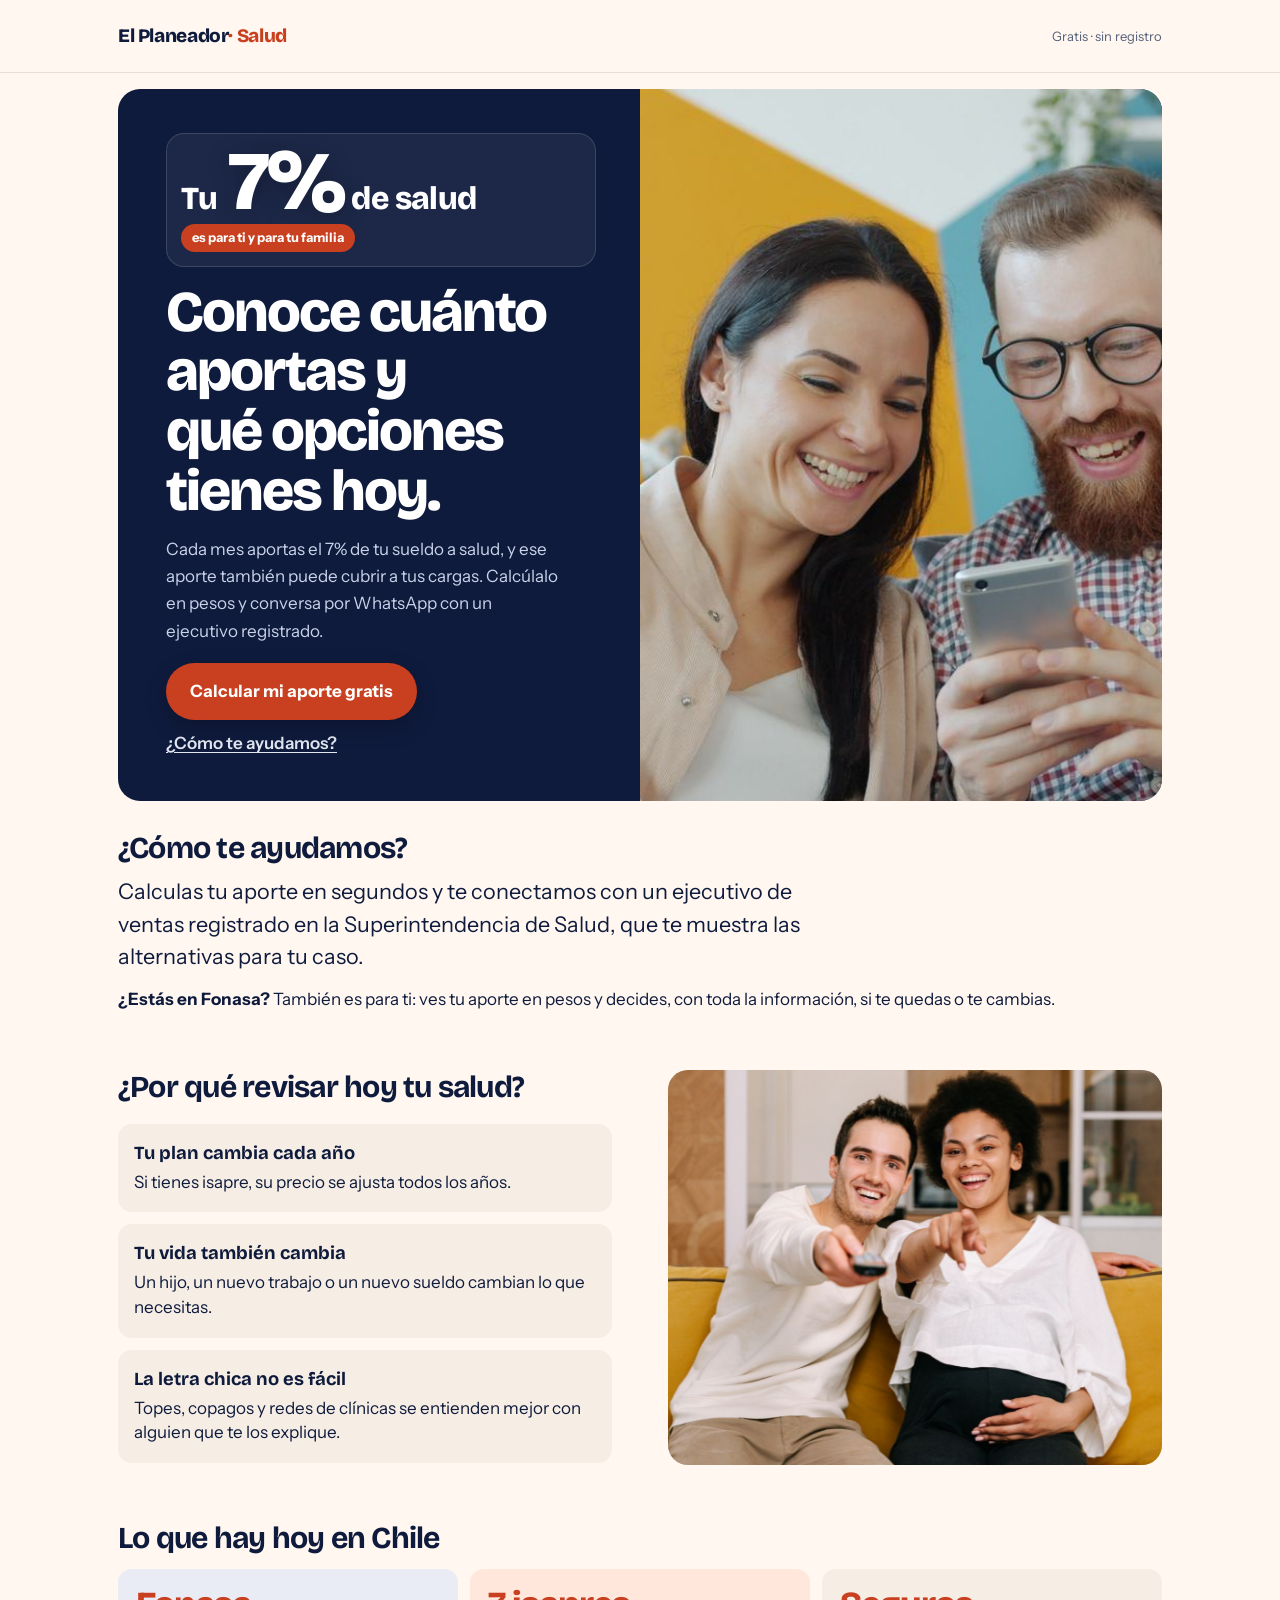
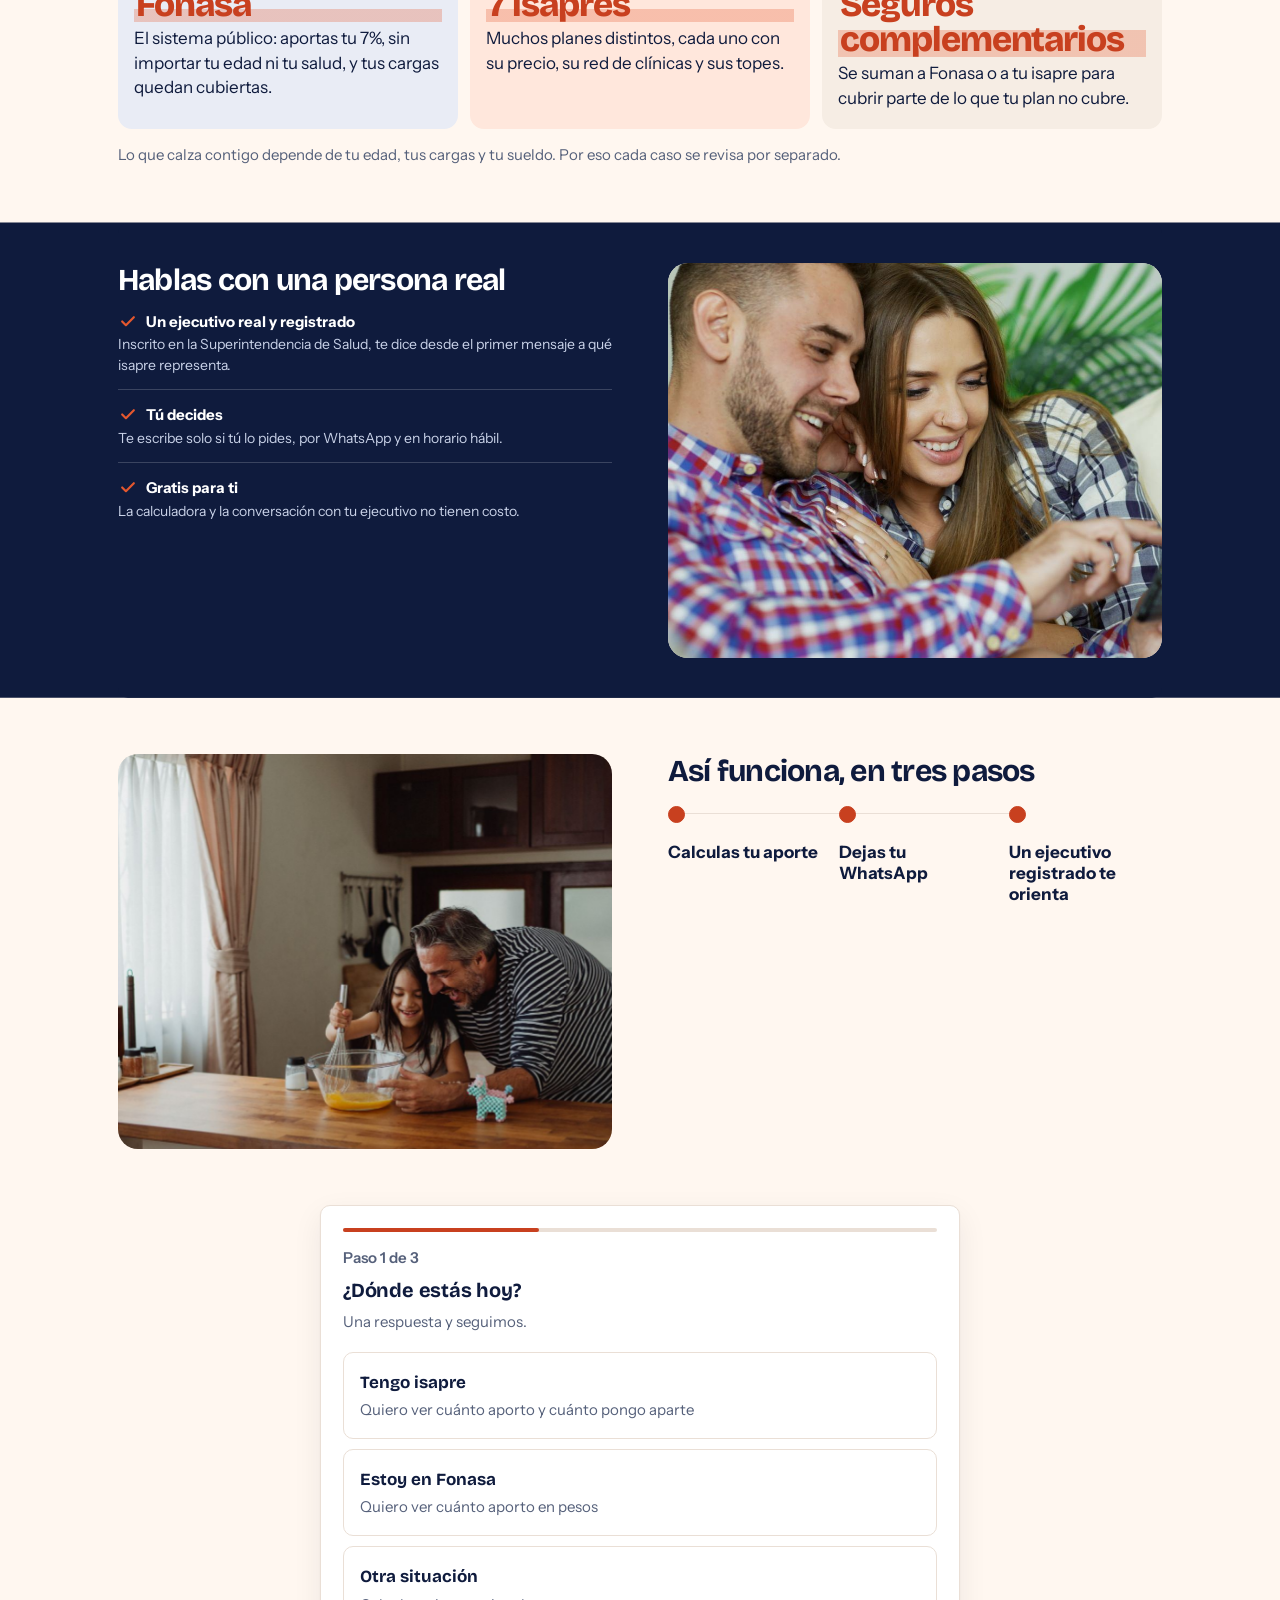
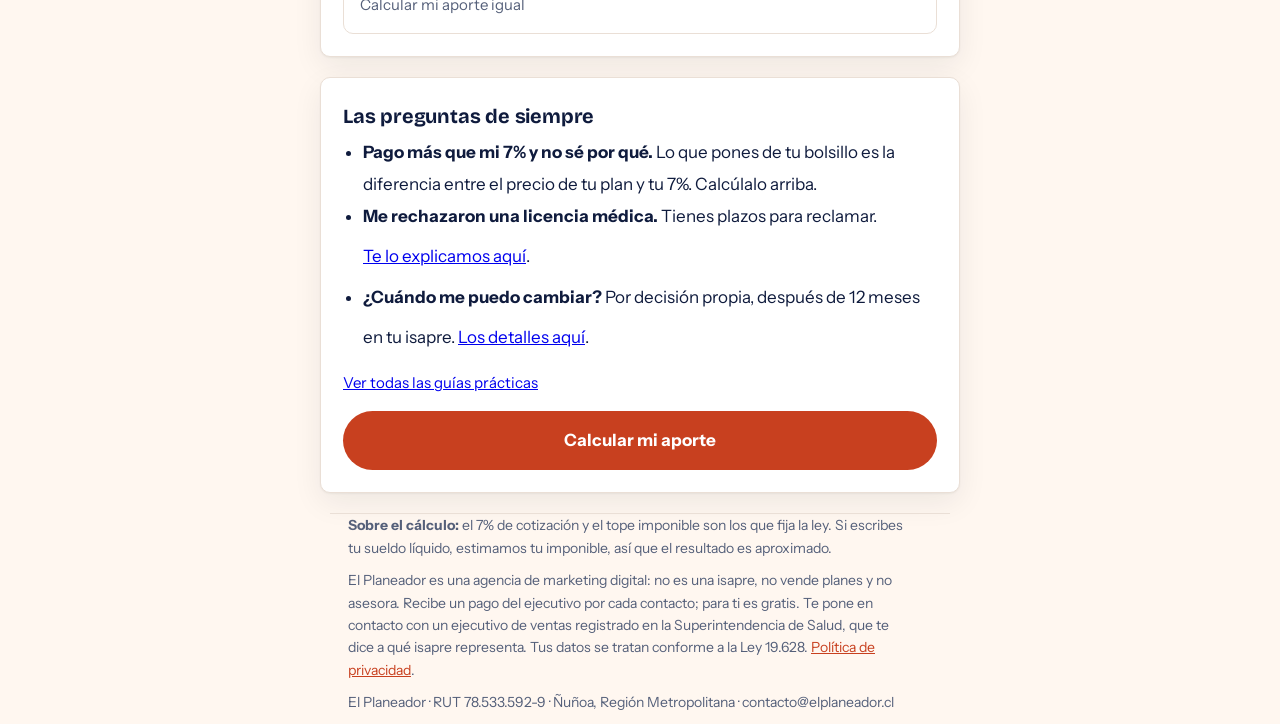
==== commit 8c90b2f7: "Salud: textos sin permiso ni repeticion, linea Fonasa, paleta noche/coral en guias y privacidad, con" ====
--- a/salud/index.html
+++ b/salud/index.html
@@ -4,9 +4,9 @@
 <meta name="robots" content="noindex, nofollow">
 <meta charset="utf-8">
 <meta name="viewport" content="width=device-width, initial-scale=1">
-<title>Tu salud también es la de tu familia · El Planeador Salud</title>
-<meta name="description" content="Calcula gratis cuánto aportas cada mes a tu salud y, si quieres, conversa por WhatsApp con un ejecutivo registrado en la Superintendencia de Salud.">
-<link rel="stylesheet" href="css/style.css?v=20261102b">
+<title>Cuánto aportas a tu salud y qué opciones tienes · El Planeador Salud</title>
+<meta name="description" content="Calcula gratis cuánto aportas cada mes a tu salud y conversa por WhatsApp con un ejecutivo registrado en la Superintendencia de Salud.">
+<link rel="stylesheet" href="css/style.css?v=20261108">
 <link rel="preconnect" href="https://fonts.googleapis.com">
 <link rel="preconnect" href="https://fonts.gstatic.com" crossorigin>
 <link rel="stylesheet" href="https://fonts.googleapis.com/css2?family=Bricolage+Grotesque:opsz,wght@12..96,600;12..96,800&family=Instrument+Sans:wght@400;600&display=swap">
@@ -14,10 +14,10 @@
 <style>
     /* Efectos tomados de la portada de El Planeador (v4), con la paleta de Salud. */
     :root { --ease: cubic-bezier(.2, .7, .2, 1); }
-    :root { --noche: #0F1B3D; --coral: #D9482A; --coral-vivo: #E4572E; --durazno: #FFD8C7; --crema: #FFF7F0;
-            --tinta: #0F1B3D; --tinta-suave: #55607A; --linea: #EADFD6; --acento: #D9482A; --acento-vivo: #E4572E; --acento-claro: #FFEDE4; }
+    :root { --noche: #0F1B3D; --coral: #C8401F; --coral-vivo: #E4572E; --durazno: #FFD8C7; --crema: #FFF7F0;
+            --tinta: #0F1B3D; --tinta-suave: #55607A; --linea: #EADFD6; --acento: #C8401F; --acento-vivo: #E4572E; --acento-claro: #FFEDE4; }
     .veredicto.holgado, .veredicto.justo, .aviso-datos { color: var(--noche); }
-    :root { --display: "Bricolage Grotesque", "Instrument Sans", system-ui, sans-serif; --wsp: #128C4A; --wsp-osc: #0E6E3A; }
+    :root { --display: "Bricolage Grotesque", "Instrument Sans", system-ui, sans-serif; --wsp: #0F7A40; --wsp-osc: #0B5E31; }
     body { font-family: "Instrument Sans", system-ui, -apple-system, "Segoe UI", sans-serif; }
     h1, h2, .marca, .opcion strong, .monto { font-family: var(--display); }
     ::selection { background: var(--durazno); color: var(--tinta); }
@@ -131,7 +131,7 @@
     .gracias-caja .tic svg { width: 28px; height: 28px; }
     .portada .acciones { display: flex; flex-wrap: wrap; gap: 10px 18px; align-items: center; margin-top: 22px; }
     .boton-claro { display: inline-block; width: auto; background: var(--amarillo); color: var(--amarillo-osc); padding: 15px 24px; border-radius: 999px; font-weight: 800; text-decoration: none; box-shadow: 0 8px 22px rgba(0, 0, 0, .22); }
-    .boton-claro:hover { background: var(--coral-vivo); }
+    .boton-claro:hover { background: #B83A1F; }
     .portada .acciones a.enlace { color: #E3E7F2; font-weight: 600; text-underline-offset: 3px; }
     .relato h2 { font-size: clamp(1.45rem, 5.4vw, 1.9rem); line-height: 1.12; letter-spacing: -.025em; margin: 0 0 10px; }
     .relato > p { margin: 0 0 14px; }
@@ -211,7 +211,7 @@
         <div class="foto" aria-hidden="true"><img id="foto-portada" src="img/pareja-celular-sofa.jpg" alt="" width="1400" height="788" fetchpriority="high"></div>
         <div class="sello" aria-hidden="true"><span class="cifra-linea"><span class="cifra-texto">Tu</span><span class="cifra-grande">7%</span><span class="cifra-texto">de salud</span></span><span class="pildora">es para ti y para tu familia</span></div>
         <h1>Conoce cuánto aportas y qué opciones tienes hoy.</h1>
-        <p class="subtitulo">Cada mes aportas el 7% de tu sueldo a salud, y ese aporte también puede cubrir a tus cargas. Calcúlalo en pesos y, si quieres, conversa por WhatsApp con un ejecutivo registrado. Gratis para ti.</p>
+        <p class="subtitulo">Cada mes aportas el 7% de tu sueldo a salud, y ese aporte también puede cubrir a tus cargas. Calcúlalo en pesos y conversa por WhatsApp con un ejecutivo registrado.</p>
         <div class="acciones">
             <a class="boton-claro" href="#paso-1">Calcular mi aporte gratis</a>
             <a class="enlace" href="#que-es">¿Cómo te ayudamos?</a>
@@ -220,7 +220,8 @@
 
     <section class="tarjeta relato rv" id="que-es">
         <h2>¿Cómo te ayudamos?</h2>
-        <p>Sin rodeos. Calculas tu aporte en segundos y, si te interesa, te conectamos con un ejecutivo de ventas registrado en la Superintendencia de Salud para que conozcas tus alternativas. Gratis para ti.</p>
+        <p>Calculas tu aporte en segundos y te conectamos con un ejecutivo de ventas registrado en la Superintendencia de Salud, que te muestra las alternativas para tu caso.</p>
+        <p><strong>¿Estás en Fonasa?</strong> También es para ti: ves tu aporte en pesos y decides, con toda la información, si te quedas o te cambias.</p>
     </section>
 
     <section class="tarjeta relato rv" id="por-que">
@@ -247,10 +248,10 @@
 
     <section class="tarjeta relato rv" id="confianza">
         <figure class="foto-relato"><img src="img/pareja-celular-cuadros.jpg" alt="Una pareja revisa su celular en el sofá de su casa." loading="lazy" width="1400" height="788"></figure>
-        <h2>Hablas con una persona, a tu ritmo</h2>
+        <h2>Hablas con una persona real</h2>
         <div class="confianza">
             <div><strong><svg class="icono-ok" viewBox="0 0 24 24" fill="none" stroke="currentColor" stroke-width="2.6" stroke-linecap="round" stroke-linejoin="round" aria-hidden="true"><path d="M5 12.5l4.5 4.5L19 7.5"/></svg>Un ejecutivo real y registrado</strong>Inscrito en la Superintendencia de Salud, te dice desde el primer mensaje a qué isapre representa.</div>
-            <div><strong><svg class="icono-ok" viewBox="0 0 24 24" fill="none" stroke="currentColor" stroke-width="2.6" stroke-linecap="round" stroke-linejoin="round" aria-hidden="true"><path d="M5 12.5l4.5 4.5L19 7.5"/></svg>Tú decides</strong>Te escribe solo si tú lo pides, por WhatsApp y en horario hábil. Si no quieres avanzar, no pasa nada.</div>
+            <div><strong><svg class="icono-ok" viewBox="0 0 24 24" fill="none" stroke="currentColor" stroke-width="2.6" stroke-linecap="round" stroke-linejoin="round" aria-hidden="true"><path d="M5 12.5l4.5 4.5L19 7.5"/></svg>Tú decides</strong>Te escribe solo si tú lo pides, por WhatsApp y en horario hábil.</div>
             <div><strong><svg class="icono-ok" viewBox="0 0 24 24" fill="none" stroke="currentColor" stroke-width="2.6" stroke-linecap="round" stroke-linejoin="round" aria-hidden="true"><path d="M5 12.5l4.5 4.5L19 7.5"/></svg>Gratis para ti</strong>La calculadora y la conversación con tu ejecutivo no tienen costo.</div>
         </div>
     </section>
@@ -261,7 +262,7 @@
         <div class="camino" id="camino">
             <span class="luz" aria-hidden="true"></span>
             <div class="paso-c" style="--i:0"><strong>Calculas tu aporte</strong></div>
-            <div class="paso-c" style="--i:1"><strong>Dejas tu WhatsApp, si quieres</strong></div>
+            <div class="paso-c" style="--i:1"><strong>Dejas tu WhatsApp</strong></div>
             <div class="paso-c" style="--i:2"><strong>Un ejecutivo registrado te orienta</strong></div>
         </div>
     </section>
@@ -372,14 +373,13 @@
 
         <p class="referencial" id="res-nota"></p>
         <a class="boton boton-wa boton-enlace" href="#tarjeta-contacto">Que me escriban por WhatsApp</a>
-        <p class="confianza-boton"><svg viewBox="0 0 24 24" fill="none" stroke="currentColor" stroke-width="2.2" stroke-linecap="round" stroke-linejoin="round" aria-hidden="true"><path d="M12 3l7 3v5c0 4.5-3 8.3-7 10-4-1.7-7-5.5-7-10V6z"/><path d="M9 12l2 2 4-4"/></svg>Te atiende una persona, por WhatsApp. Sin llamadas automáticas.</p>
     </section>
 
     <!-- ============ CAPTURA ============ -->
     <section class="tarjeta" id="tarjeta-contacto" hidden>
         <figure class="foto-relato vista"><img src="img/padre-hija-abrazo.jpg" alt="Un papá abraza a su hija en su casa." loading="lazy" width="1400" height="935"></figure>
         <h2 id="titulo-oferta">Recibe orientación personalizada, gratis</h2>
-        <p class="ayuda-bloque">Deja tu WhatsApp y un ejecutivo registrado en la Superintendencia de Salud revisa tu caso contigo, a tu ritmo.</p>
+        <p class="ayuda-bloque">Deja tu WhatsApp y un ejecutivo registrado en la Superintendencia de Salud revisa tu caso contigo.</p>
         <p class="aviso-datos">Solo tu nombre y tu WhatsApp, para que tu ejecutivo te escriba.</p>
 
         <form id="form-contacto" novalidate>
@@ -439,22 +439,11 @@
         <h2>Las preguntas de siempre</h2>
         <ul style="margin:0;padding-left:20px;line-height:1.9;">
             <li><strong>Pago más que mi 7% y no sé por qué.</strong> Lo que pones de tu bolsillo es la diferencia entre el precio de tu plan y tu 7%. Calcúlalo arriba.</li>
-            <li><strong>Mi plan sube todos los años.</strong> Los precios de los planes se ajustan cada año. Revisarlo de vez en cuando no cuesta nada.</li>
-            <li><strong>Estoy en Fonasa y quiero saber mis opciones.</strong> Calcula tu aporte y, si quieres, un ejecutivo registrado lo revisa contigo.</li>
             <li><strong>Me rechazaron una licencia médica.</strong> Tienes plazos para reclamar. <a href="articulos/licencia-medica-rechazada.html">Te lo explicamos aquí</a>.</li>
             <li><strong>¿Cuándo me puedo cambiar?</strong> Por decisión propia, después de 12 meses en tu isapre. <a href="articulos/cuando-puedo-cambiarme-de-isapre.html">Los detalles aquí</a>.</li>
         </ul>
+        <p class="ayuda-bloque" style="margin:10px 0 0"><a href="articulos/index.html">Ver todas las guías prácticas</a></p>
         <a class="boton boton-enlace" href="#paso-1">Calcular mi aporte</a>
-    </section>
-
-    <section class="tarjeta">
-        <h2>Guías prácticas</h2>
-        <p class="ayuda-bloque">Lo que conviene saber, explicado en simple.</p>
-        <ul style="margin:0;padding-left:20px;line-height:1.9;">
-            <li><a href="articulos/licencia-medica-rechazada.html">Me rechazaron la licencia médica: qué hacer y cuántos días tengo</a></li>
-            <li><a href="articulos/cuando-puedo-cambiarme-de-isapre.html">¿Cuándo me puedo cambiar de isapre? Los 12 meses explicados</a></li>
-            <li><a href="articulos/index.html">Ver todas las guías</a></li>
-        </ul>
     </section>
 
 </main>
@@ -626,9 +615,18 @@
 
     Calculadora.actualizarUF();
 
+    /* Respaldo: algunos navegadores dentro de apps ignoran el scroll suave;
+       si no llegó a la sección, salta directo para que no parezca cortada. */
+    function llevarA(seccion, bloque) {
+        seccion.scrollIntoView({ behavior: 'smooth', block: bloque });
+        setTimeout(function () {
+            var r = seccion.getBoundingClientRect();
+            if (r.bottom < 0 || r.top > window.innerHeight * 0.6) seccion.scrollIntoView({ block: bloque });
+        }, 700);
+    }
     function irA(seccion) {
         seccion.hidden = false;
-        seccion.scrollIntoView({ behavior: 'smooth', block: 'start' });
+        llevarA(seccion, 'start');
         var titulo = seccion.querySelector('h2');
         if (titulo) { titulo.setAttribute('tabindex', '-1'); titulo.focus({ preventScroll: true }); }
     }
@@ -836,7 +834,7 @@
             seccionRes.hidden = true;
             seccionCont.hidden = true;
             seccionGracias.hidden = false;
-            seccionGracias.scrollIntoView({ behavior: 'smooth', block: 'center' });
+            llevarA(seccionGracias, 'center');
         });
     });
 })();
--- a/salud/css/style.css
+++ b/salud/css/style.css
@@ -5,14 +5,14 @@
    ========================================================================= */
 
 :root {
-    --tinta: #13202A;
-    --tinta-suave: #556A78;
-    --papel: #F4F7F8;
+    --tinta: #0F1B3D;
+    --tinta-suave: #55607A;
+    --papel: #FFF7F0;
     --superficie: #FFFFFF;
-    --linea: #DCE5E9;
-    --acento: #0F766E;
-    --acento-vivo: #0D9488;
-    --acento-claro: #E6F3F1;
+    --linea: #EADFD6;
+    --acento: #C8401F;
+    --acento-vivo: #E4572E;
+    --acento-claro: #FFEDE4;
     --verde-wsp: #25D366;
     --alerta: #A8560B;
     --alerta-fondo: #FBF0E2;
@@ -115,7 +115,7 @@
     color: #fff;
     transition: background .15s ease;
 }
-.boton:hover:not(:disabled) { background: #0B5F58; }
+.boton:hover:not(:disabled) { background: #B83A1F; }
 .boton:disabled { opacity: .45; cursor: not-allowed; }
 .boton:focus-visible { outline: 3px solid var(--acento-vivo); outline-offset: 2px; }
 
@@ -187,8 +187,8 @@
     line-height: 1.5;
     margin-bottom: 18px;
 }
-.veredicto.holgado { background: var(--acento-claro); color: #0B5750; }
-.veredicto.justo   { background: var(--acento-claro); color: #0B5750; }
+.veredicto.holgado { background: var(--acento-claro); color: #0F1B3D; }
+.veredicto.justo   { background: var(--acento-claro); color: #0F1B3D; }
 .veredicto.corto   { background: var(--alerta-fondo); color: var(--alerta); }
 .veredicto strong { display: block; margin-bottom: 3px; }
 
@@ -282,7 +282,7 @@
 .desglose li[hidden] { display: none; }
 .micro-copia { font-size: 14px; color: var(--tinta-suave); text-align: center; margin: 12px 0 0; }
 .aviso-casillas { font-size: 14px; color: var(--tinta-suave); margin: 0 0 10px; }
-.aviso-datos { font-size: 14px; background: var(--acento-claro); color: #0B5750; border-radius: 8px; padding: 10px 12px; margin: 0 0 16px; }
+.aviso-datos { font-size: 14px; background: var(--acento-claro); color: #0F1B3D; border-radius: 8px; padding: 10px 12px; margin: 0 0 16px; }
 .boton-enlace { display: block; text-align: center; text-decoration: none; margin-top: 16px; }
 input[aria-invalid="true"], select[aria-invalid="true"] { border-color: #B42318; background: #FEF3F2; }
 .error { color: #B42318; font-size: 14px; margin: 4px 0 0; }
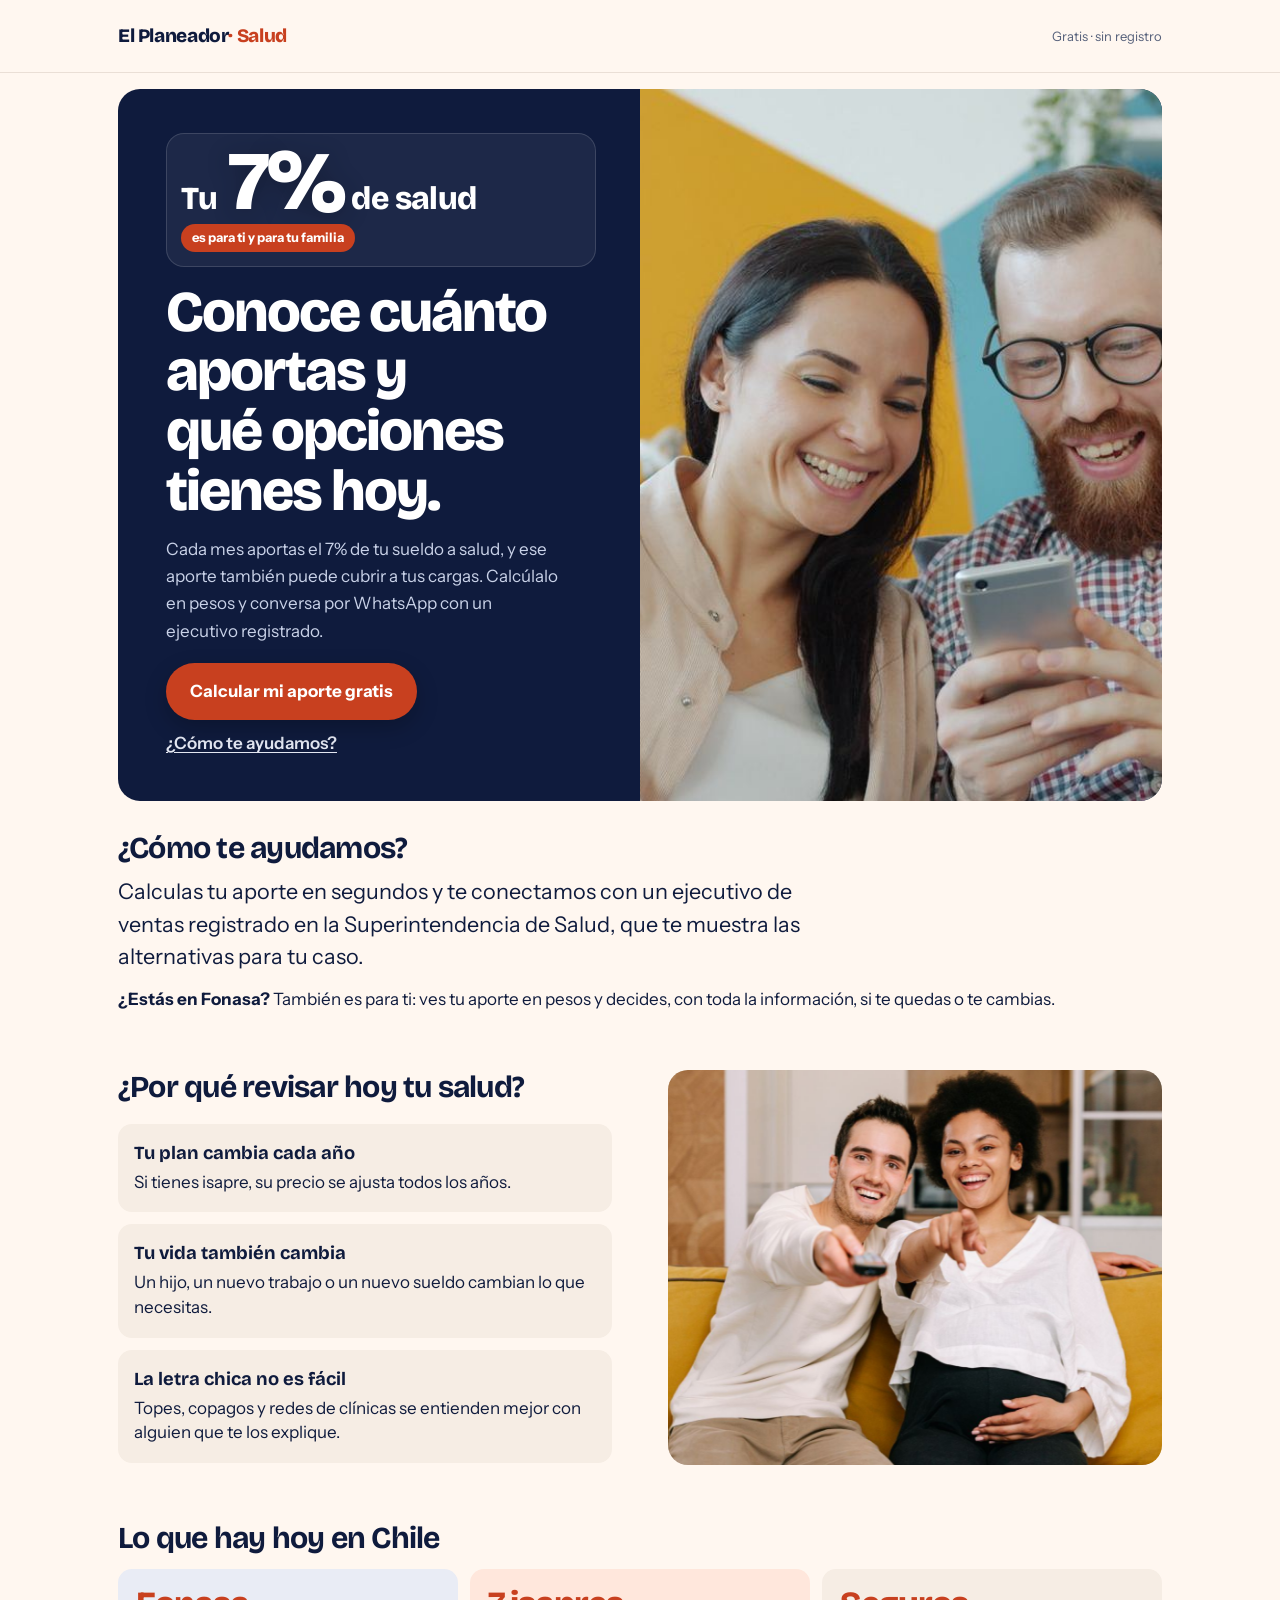
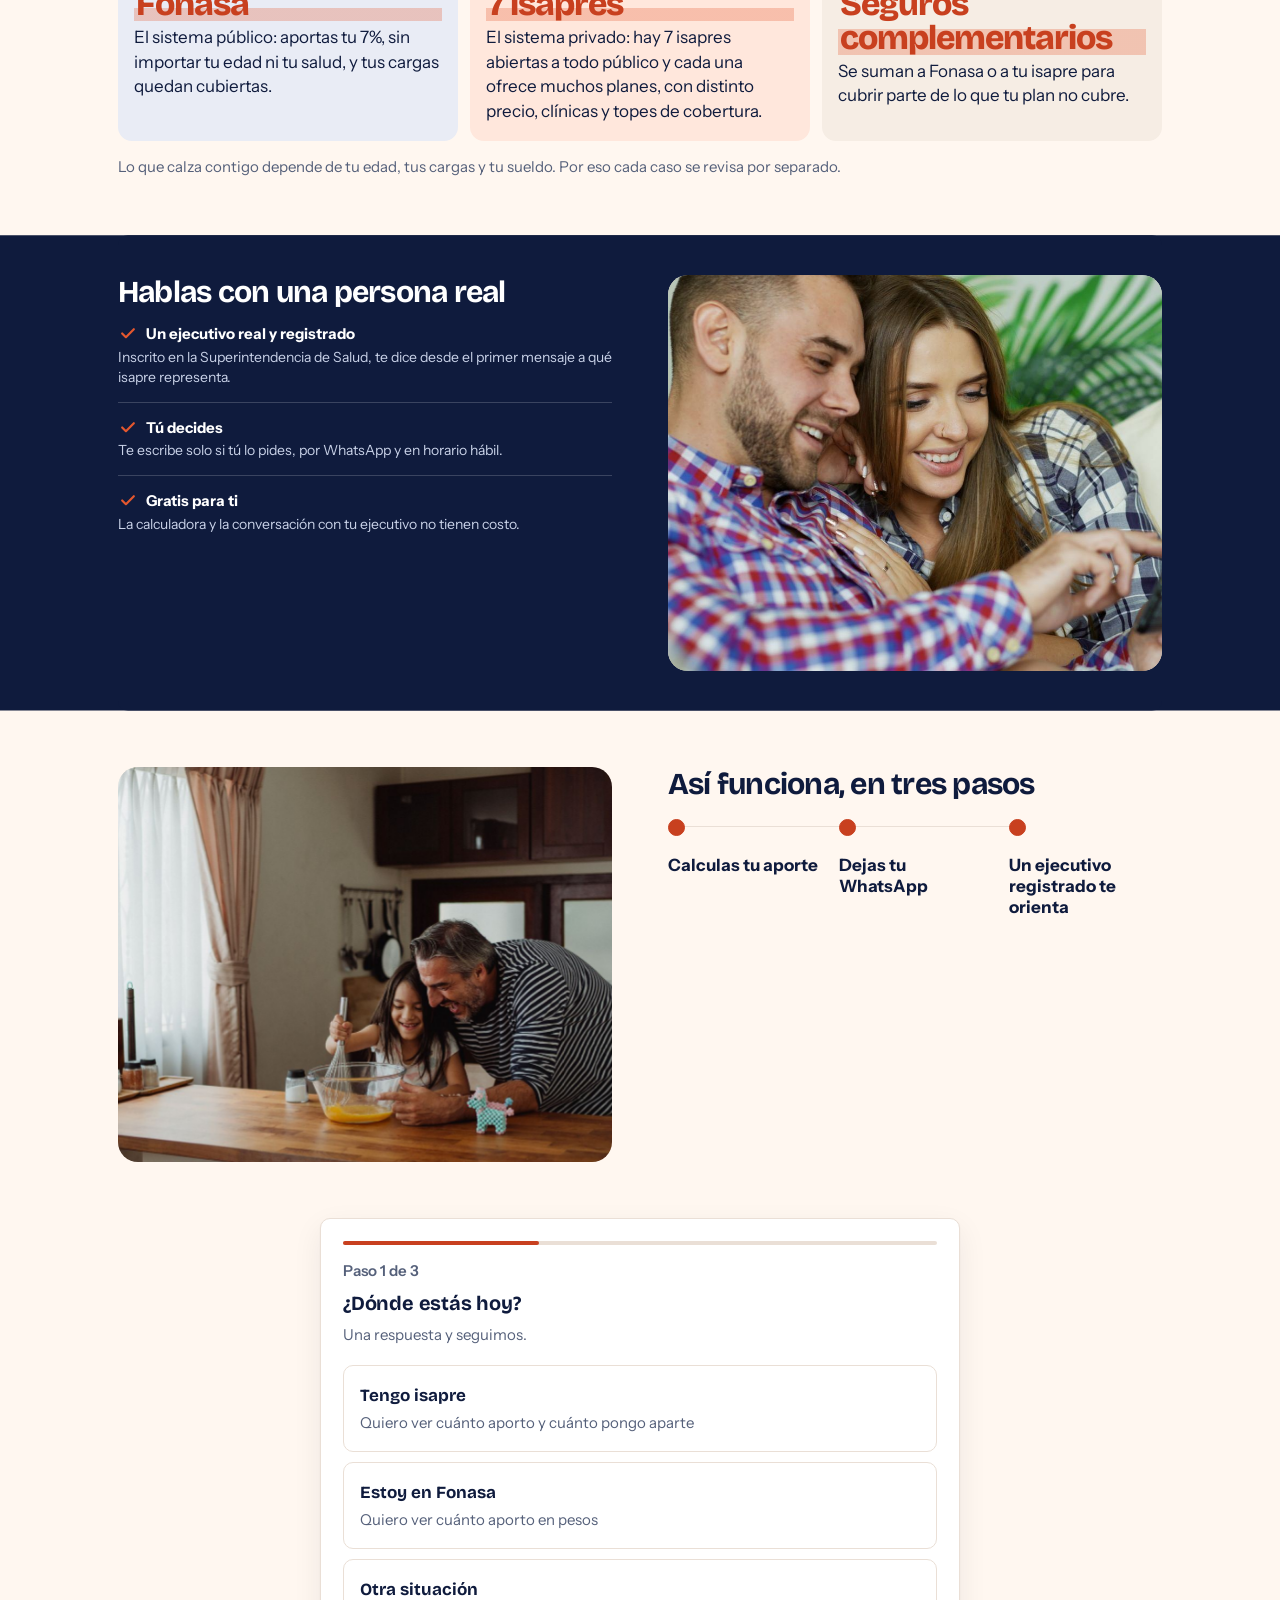
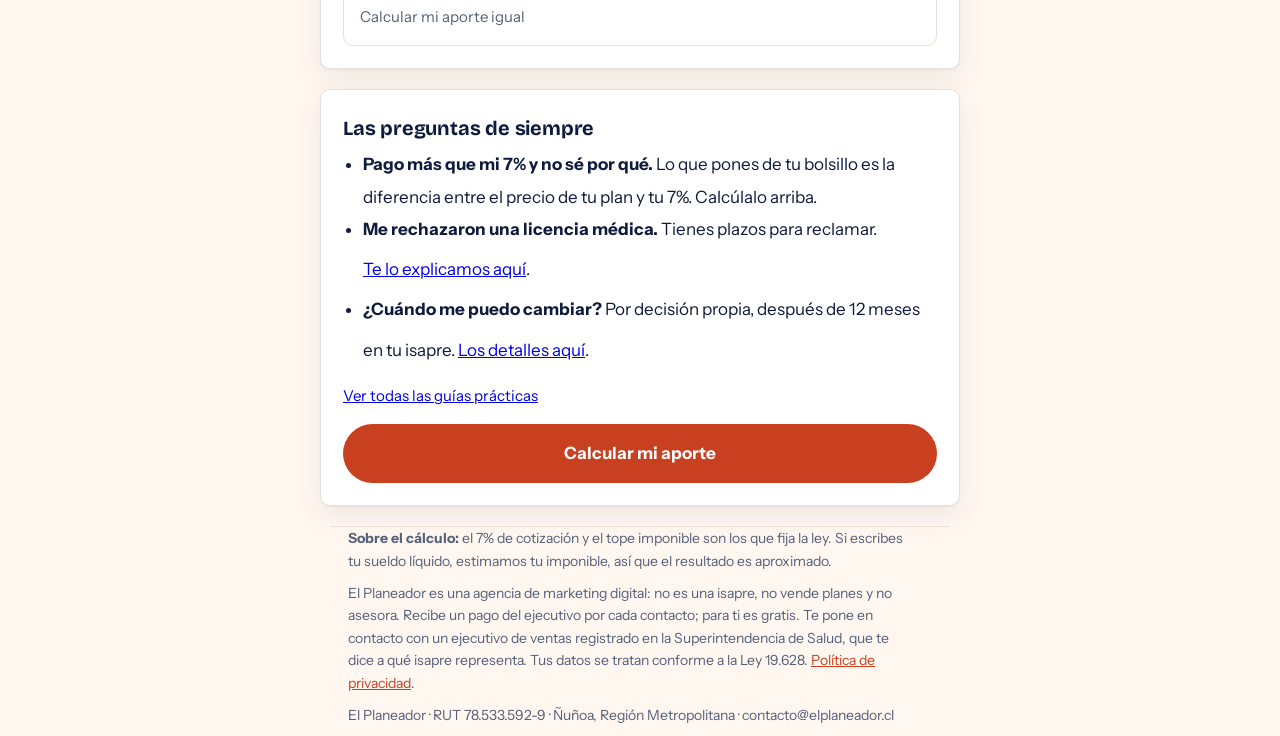
==== commit 329389d4: "Salud: Seguros complementarios sin cortar la palabra; texto 7 isapres mas claro" ====
--- a/salud/index.html
+++ b/salud/index.html
@@ -136,7 +136,8 @@
     .relato h2 { font-size: clamp(1.45rem, 5.4vw, 1.9rem); line-height: 1.12; letter-spacing: -.025em; margin: 0 0 10px; }
     .relato > p { margin: 0 0 14px; }
     .relato .confianza > div:first-child { border-top: 0; padding-top: 4px; }
-    .relato .cifra { font: 800 clamp(1.6rem, 7.4vw, 2.2rem)/1 var(--display); overflow-wrap: break-word; letter-spacing: -.03em; color: var(--acento); display: block; margin-bottom: 4px; }
+    #mercado .tarjetas > div { container-type: inline-size; }
+    .relato .cifra { font: 800 min(6.2vw, 2.2rem)/1 var(--display); font-size: min(11cqi, 2.2rem); overflow-wrap: normal; hyphens: none; letter-spacing: -.03em; color: var(--acento); display: block; margin-bottom: 4px; }
 
     .camino { position: relative; display: grid; grid-template-columns: repeat(3, 1fr); gap: 18px; margin-top: 8px; }
     .camino::before { content: ""; position: absolute; left: 0; right: calc(33% - 18px); top: 7px; height: 1px; background: var(--linea); }
@@ -239,7 +240,7 @@
         <h2>Lo que hay hoy en Chile</h2>
         <div class="tarjetas">
             <div><span class="cifra">Fonasa</span>El sistema público: aportas tu 7%, sin importar tu edad ni tu salud, y tus cargas quedan cubiertas.</div>
-            <div><span class="cifra">7 isapres</span>Muchos planes distintos, cada uno con su precio, su red de clínicas y sus topes.</div>
+            <div><span class="cifra">7 isapres</span>El sistema privado: hay 7 isapres abiertas a todo público y cada una ofrece muchos planes, con distinto precio, clínicas y topes de cobertura.</div>
             <div><span class="cifra">Seguros complementarios</span>Se suman a Fonasa o a tu isapre para cubrir parte de lo que tu plan no cubre.</div>
         </div>
         <p class="desliza">Desliza para ver más</p>
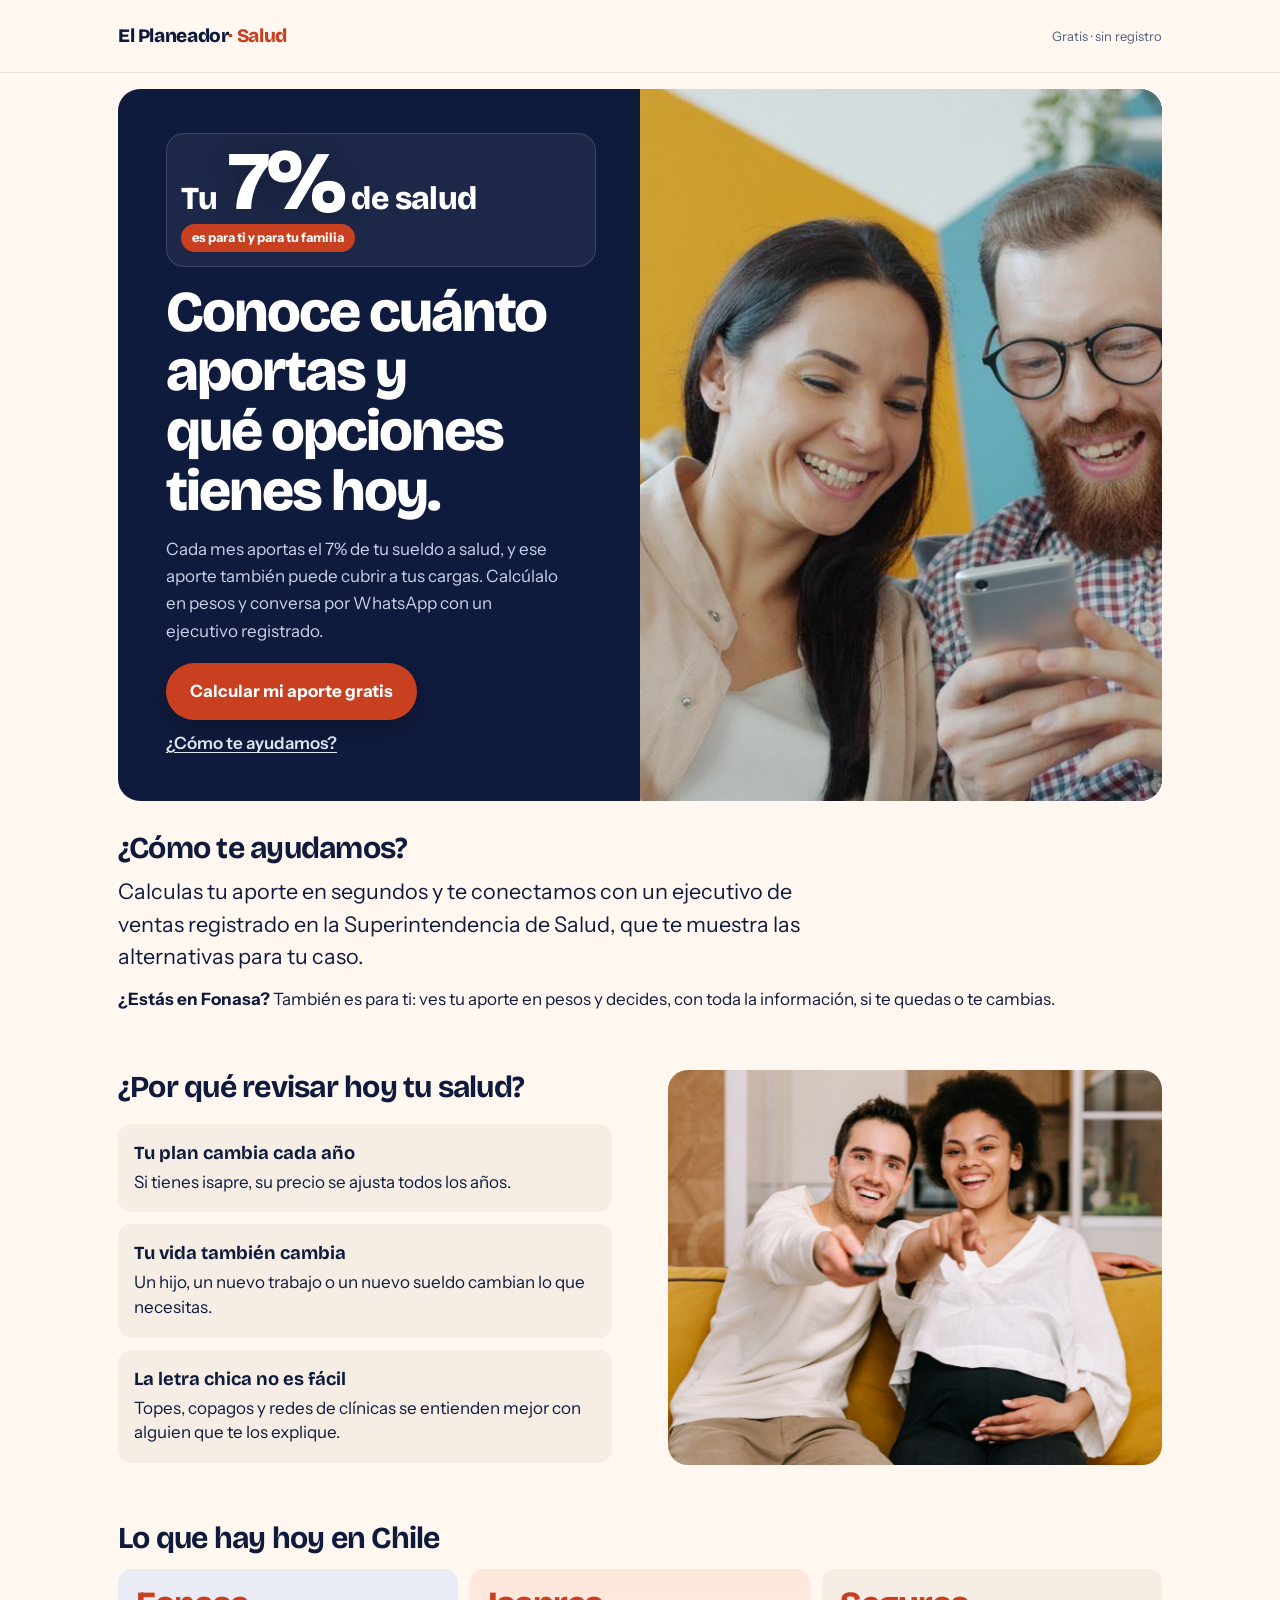
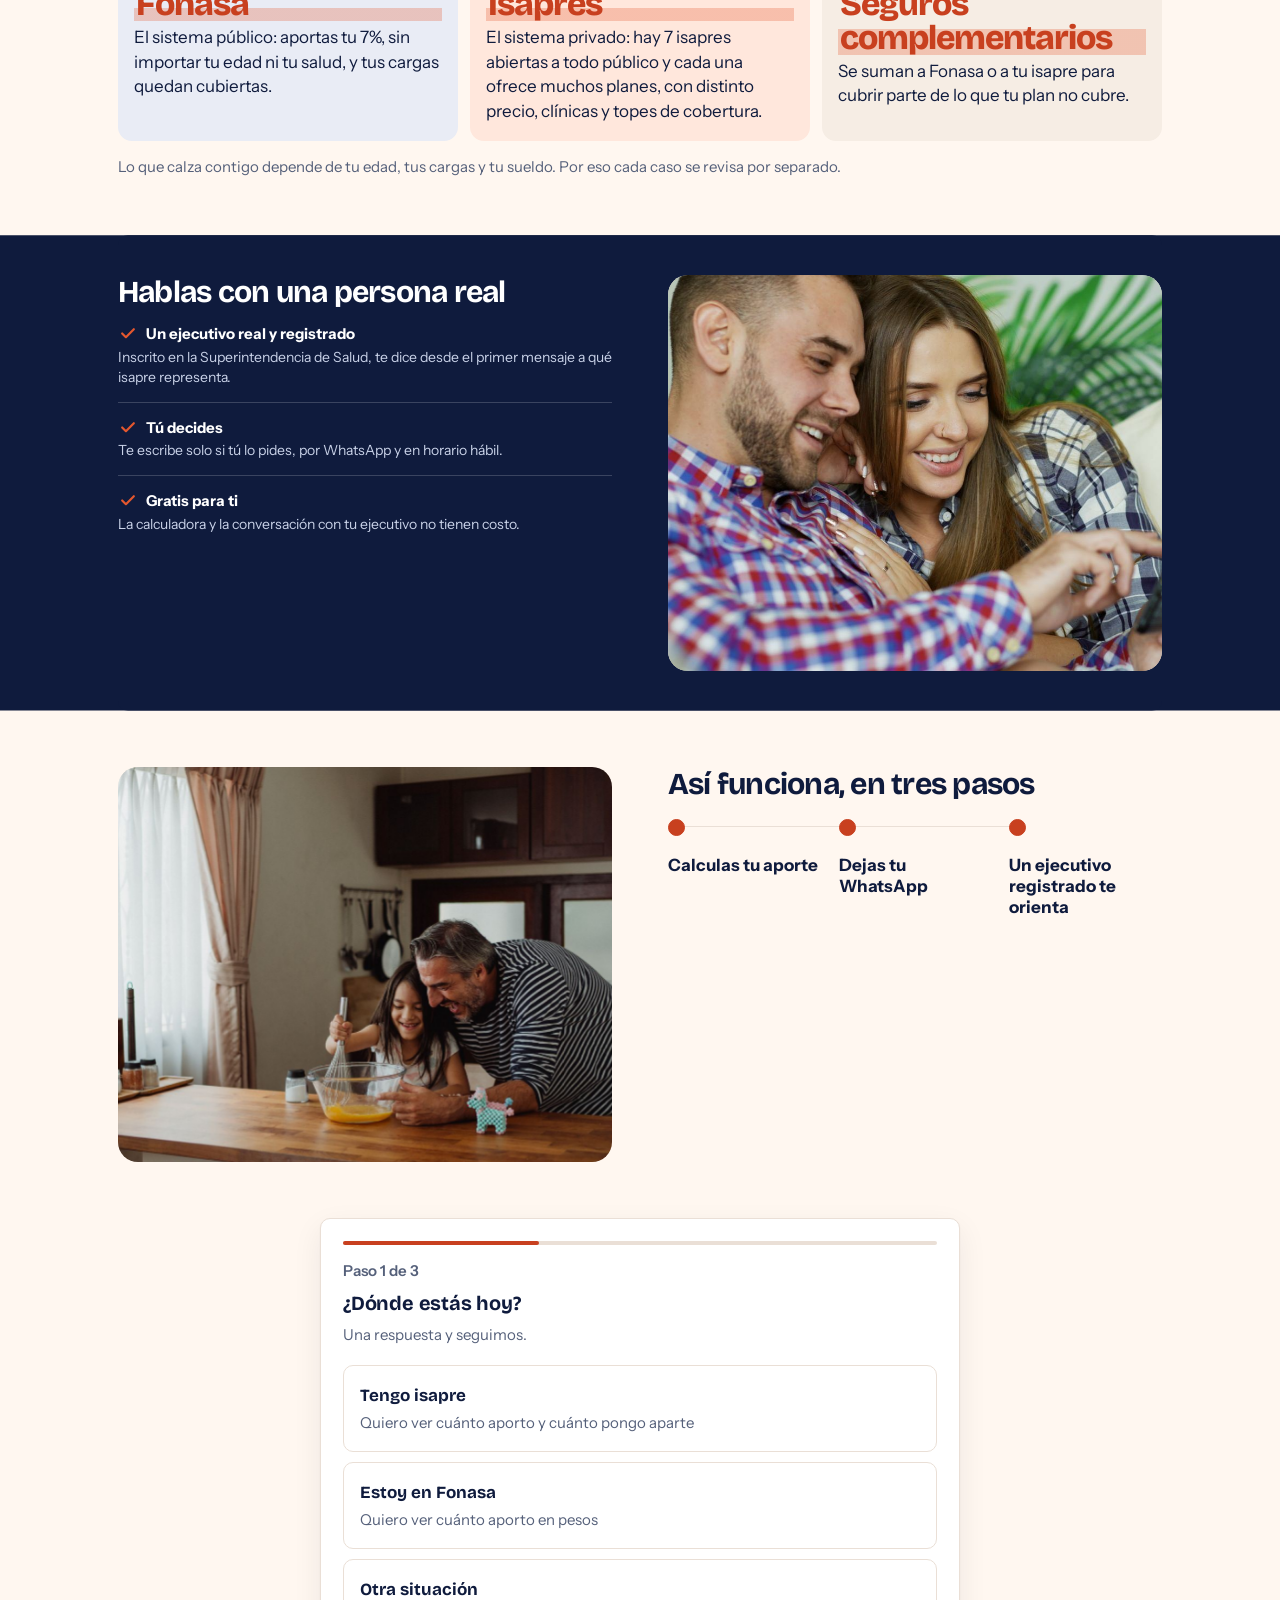
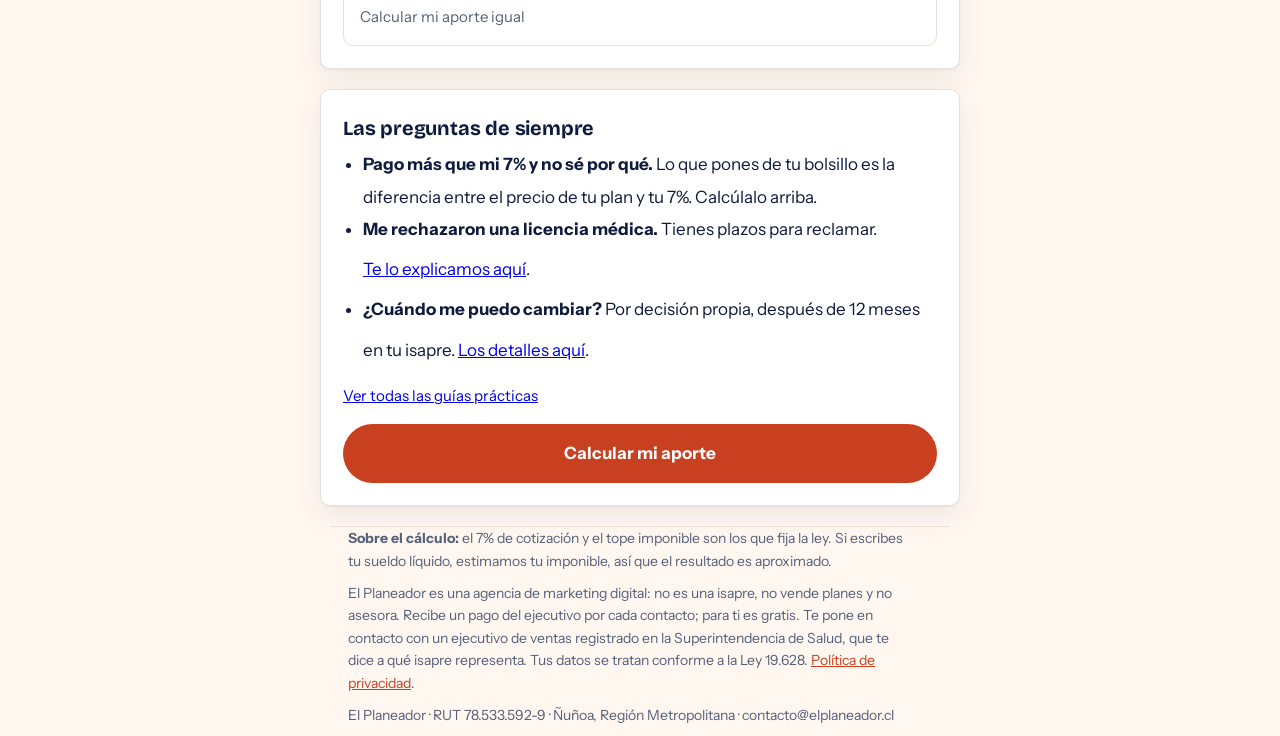
==== commit 5673c6c6: "Salud: titulo Isapres sin el 7" ====
--- a/salud/index.html
+++ b/salud/index.html
@@ -240,7 +240,7 @@
         <h2>Lo que hay hoy en Chile</h2>
         <div class="tarjetas">
             <div><span class="cifra">Fonasa</span>El sistema público: aportas tu 7%, sin importar tu edad ni tu salud, y tus cargas quedan cubiertas.</div>
-            <div><span class="cifra">7 isapres</span>El sistema privado: hay 7 isapres abiertas a todo público y cada una ofrece muchos planes, con distinto precio, clínicas y topes de cobertura.</div>
+            <div><span class="cifra">Isapres</span>El sistema privado: hay 7 isapres abiertas a todo público y cada una ofrece muchos planes, con distinto precio, clínicas y topes de cobertura.</div>
             <div><span class="cifra">Seguros complementarios</span>Se suman a Fonasa o a tu isapre para cubrir parte de lo que tu plan no cubre.</div>
         </div>
         <p class="desliza">Desliza para ver más</p>
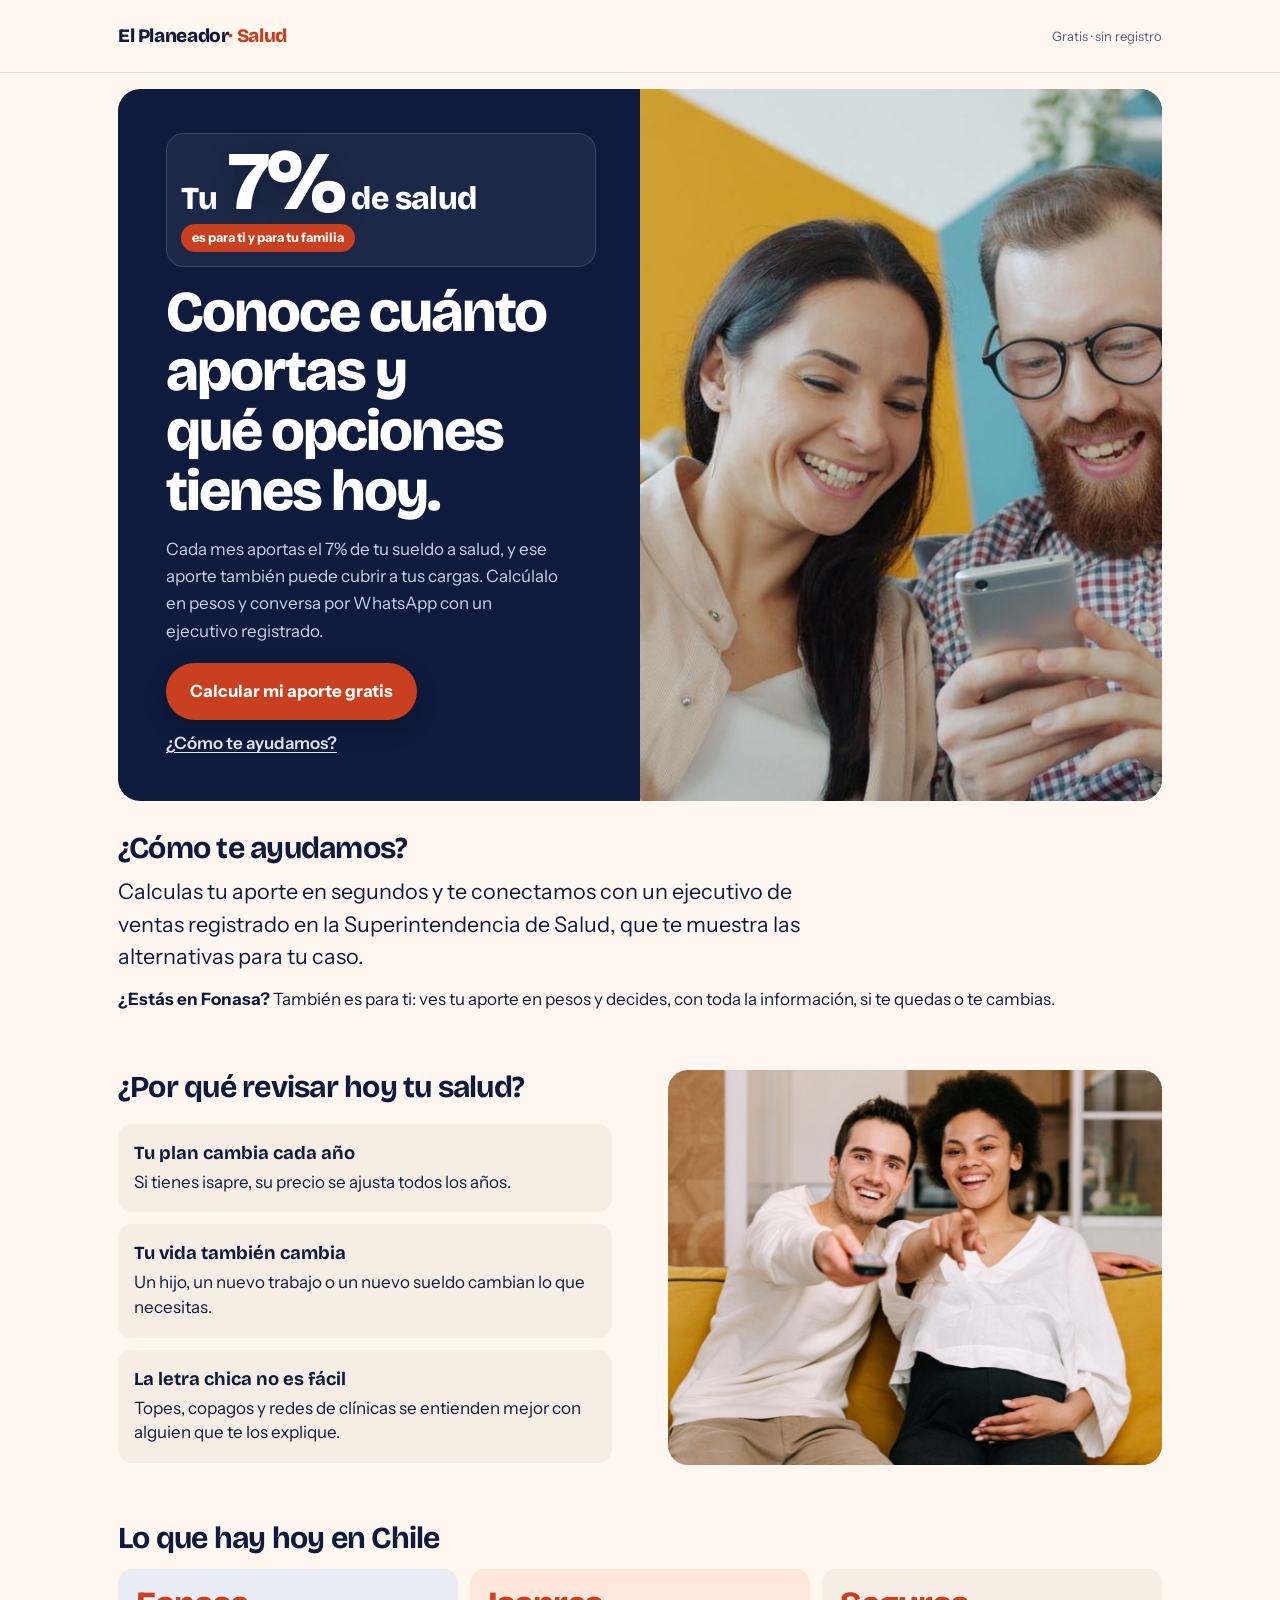
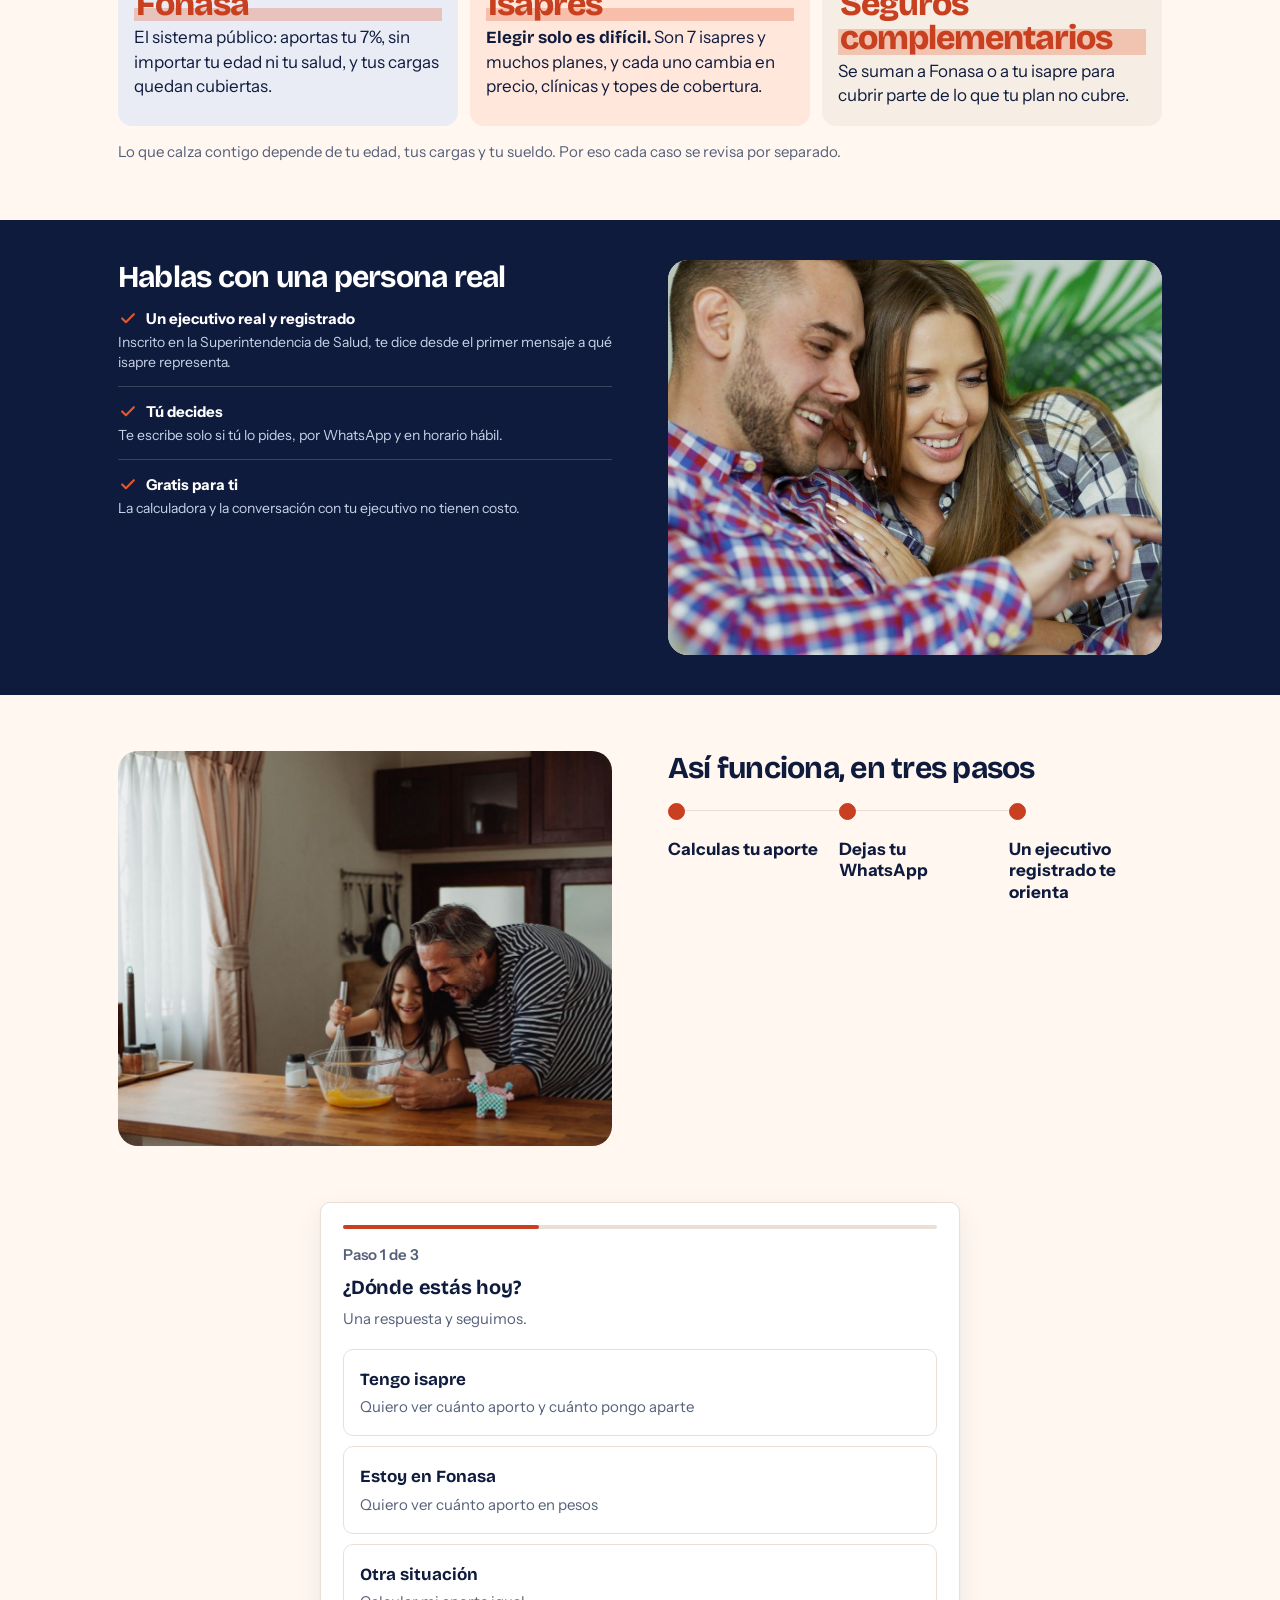
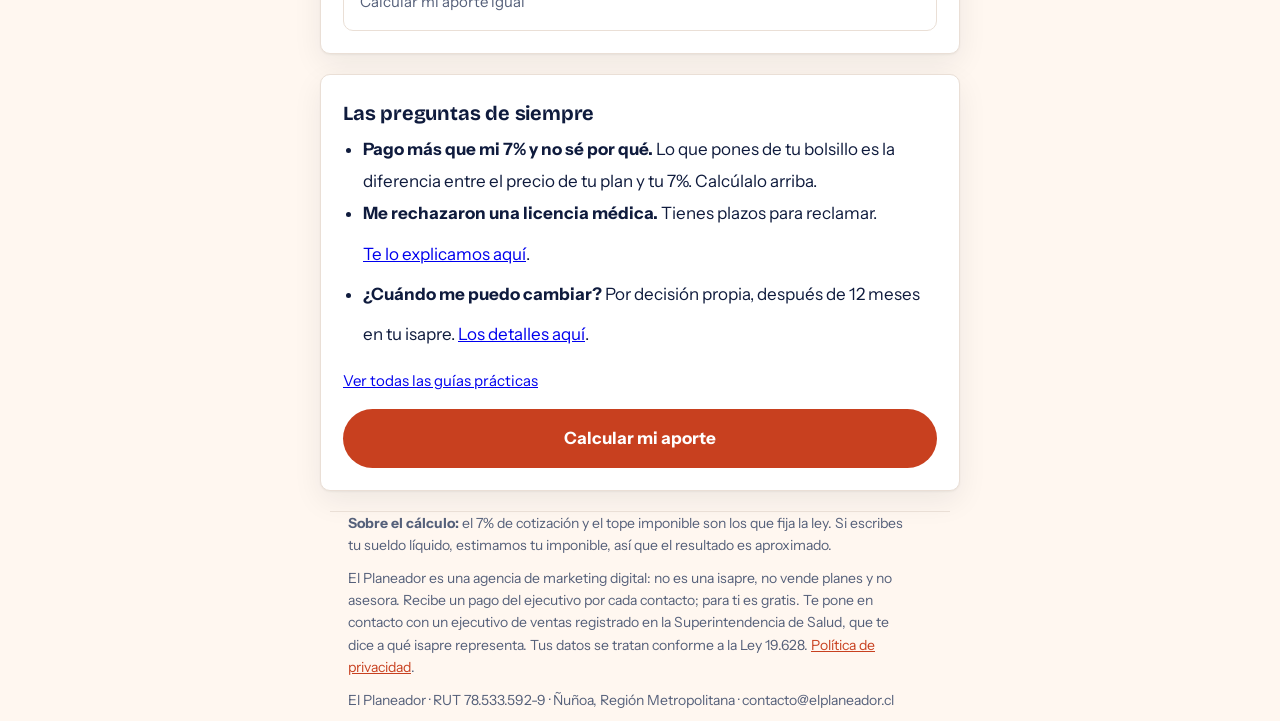
==== commit bf60f5bc: "Salud: tarjeta Isapres destaca el problema" ====
--- a/salud/index.html
+++ b/salud/index.html
@@ -240,7 +240,7 @@
         <h2>Lo que hay hoy en Chile</h2>
         <div class="tarjetas">
             <div><span class="cifra">Fonasa</span>El sistema público: aportas tu 7%, sin importar tu edad ni tu salud, y tus cargas quedan cubiertas.</div>
-            <div><span class="cifra">Isapres</span>El sistema privado: hay 7 isapres abiertas a todo público y cada una ofrece muchos planes, con distinto precio, clínicas y topes de cobertura.</div>
+            <div><span class="cifra">Isapres</span><strong style="display:inline;font-size:inherit;margin:0">Elegir solo es difícil.</strong> Son 7 isapres y muchos planes, y cada uno cambia en precio, clínicas y topes de cobertura.</div>
             <div><span class="cifra">Seguros complementarios</span>Se suman a Fonasa o a tu isapre para cubrir parte de lo que tu plan no cubre.</div>
         </div>
         <p class="desliza">Desliza para ver más</p>
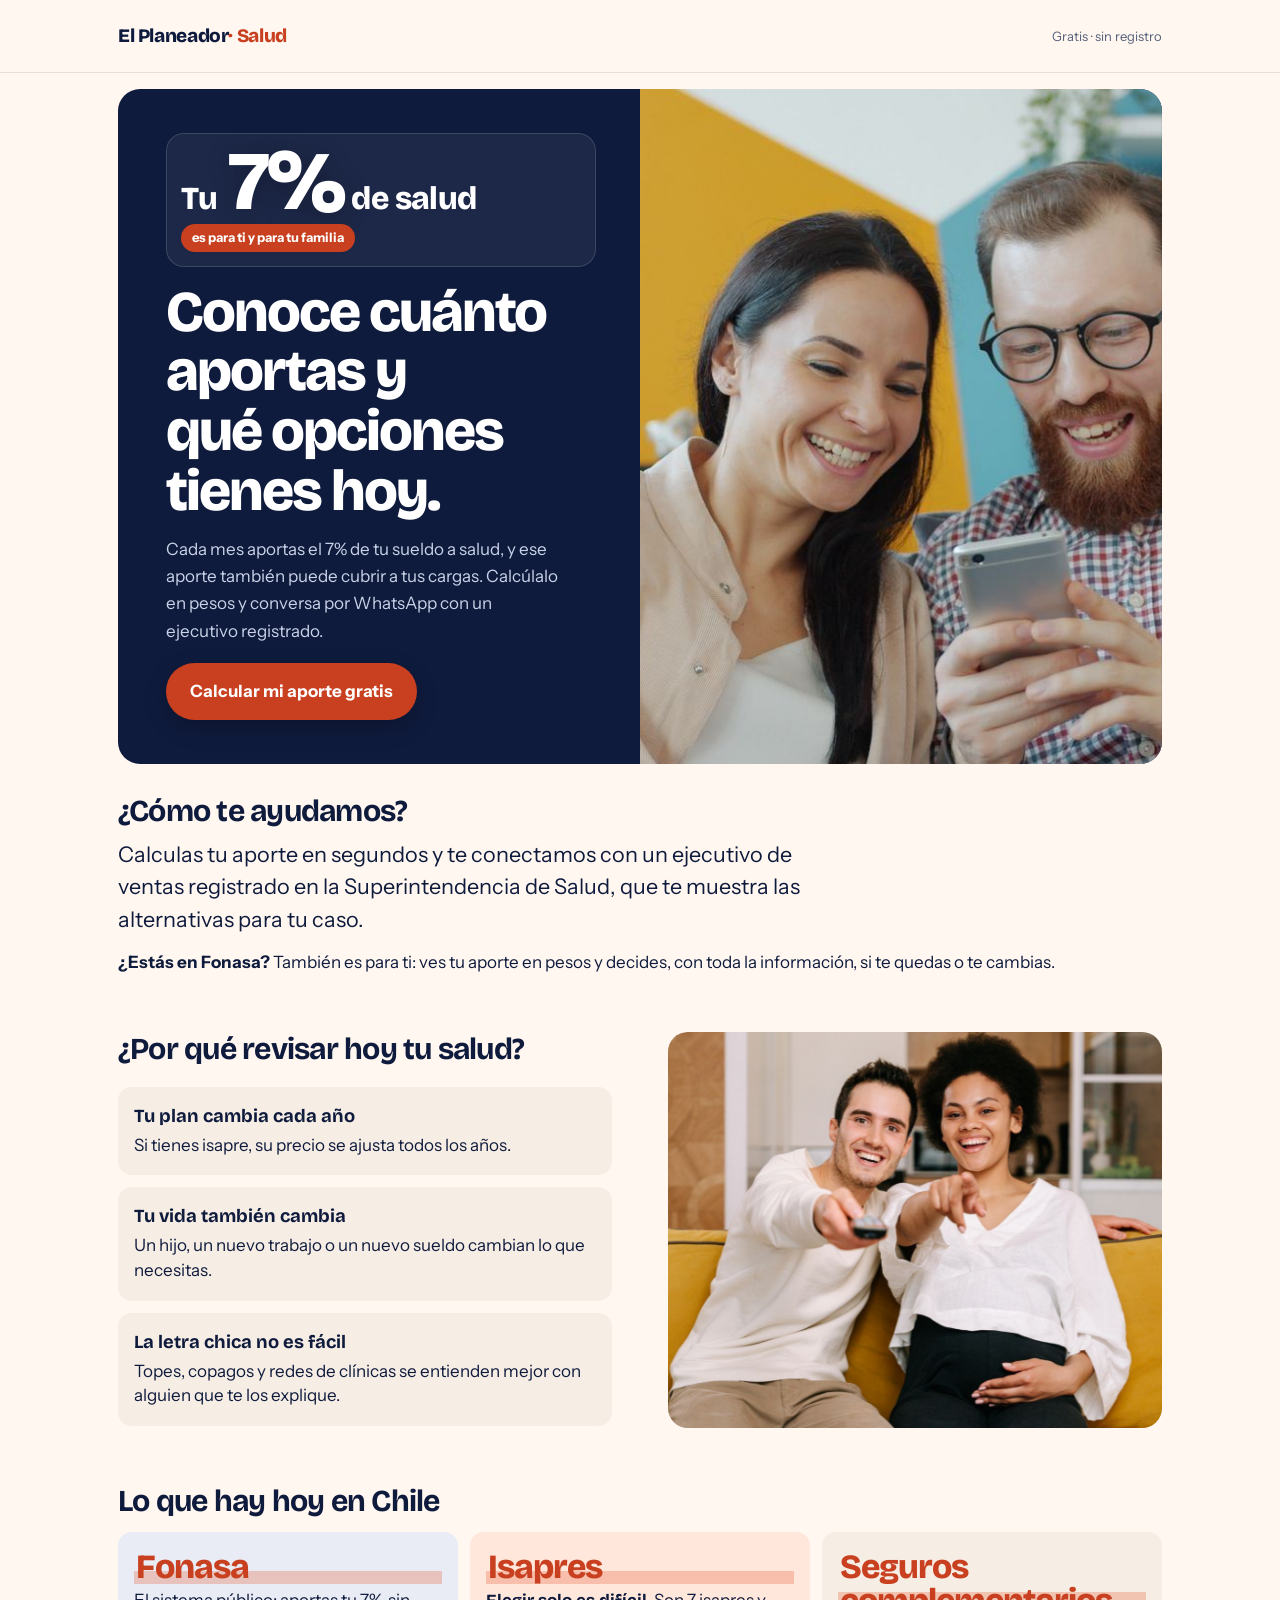
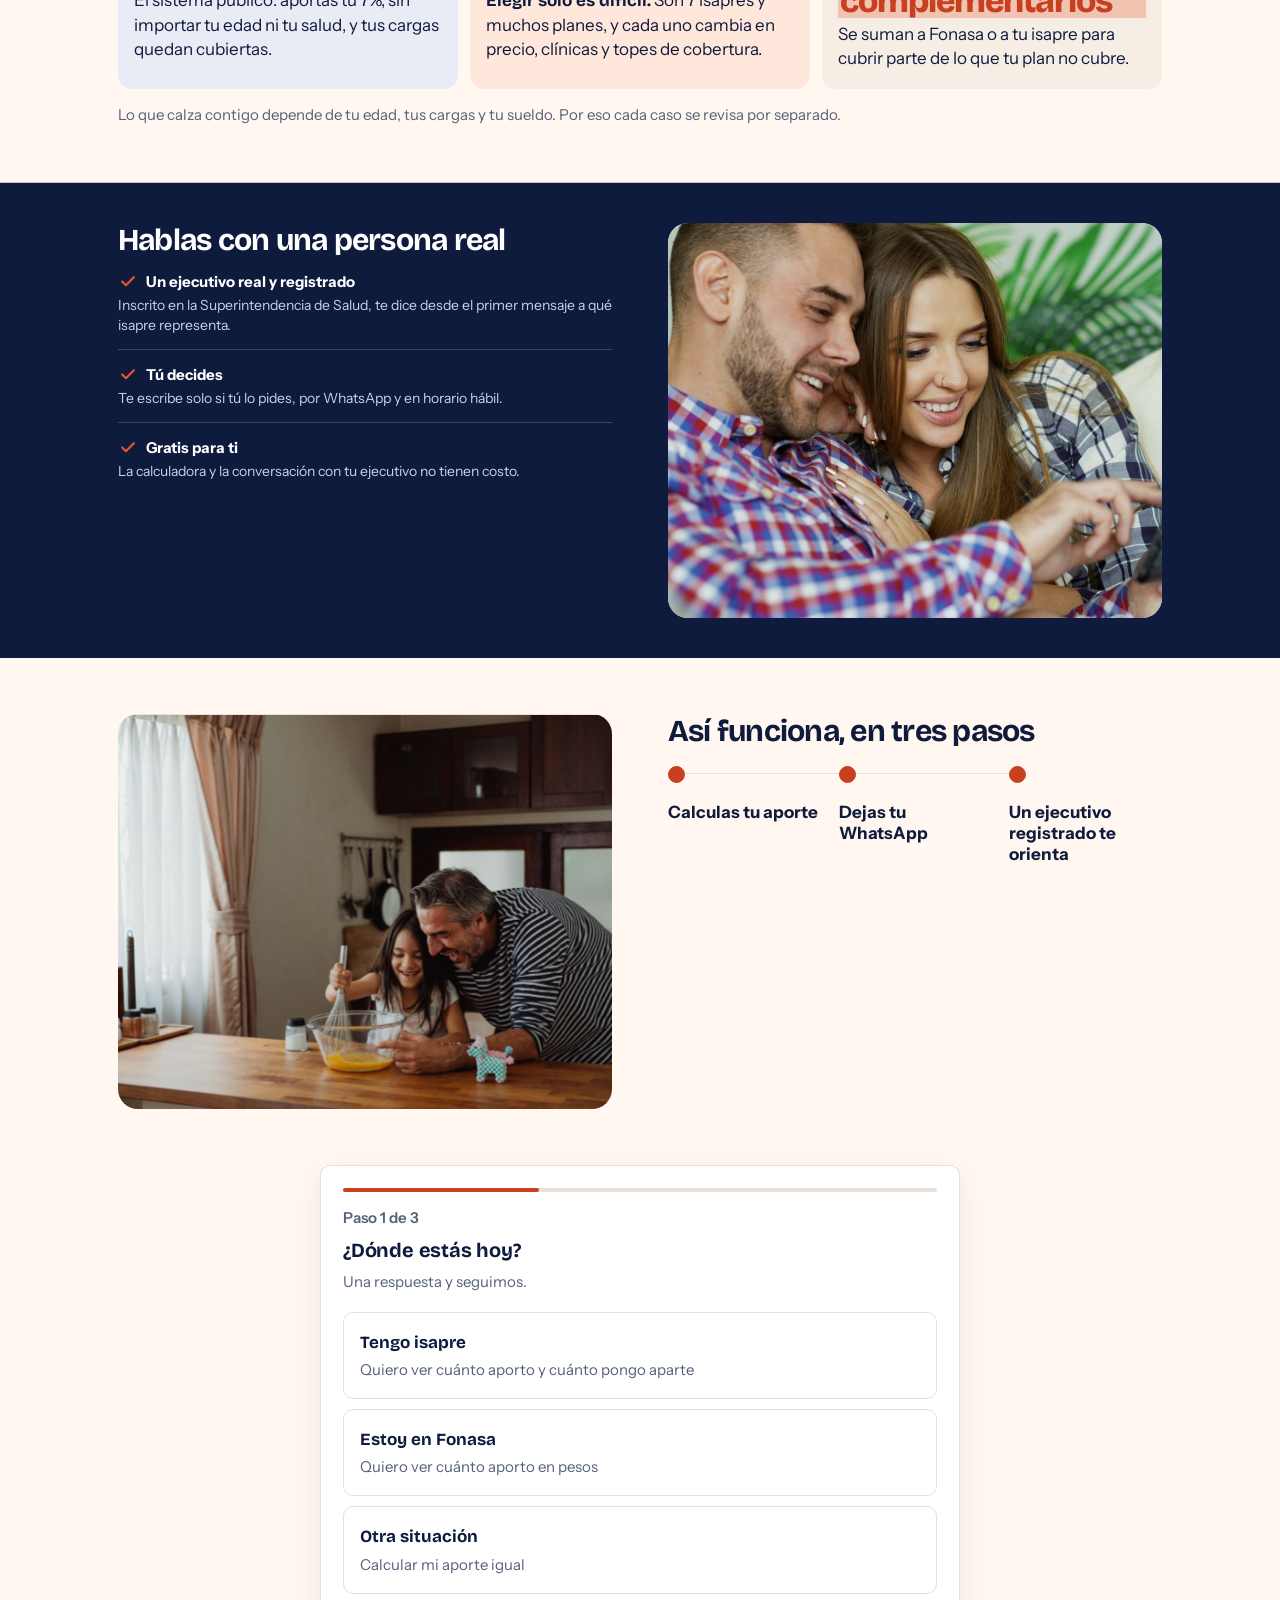
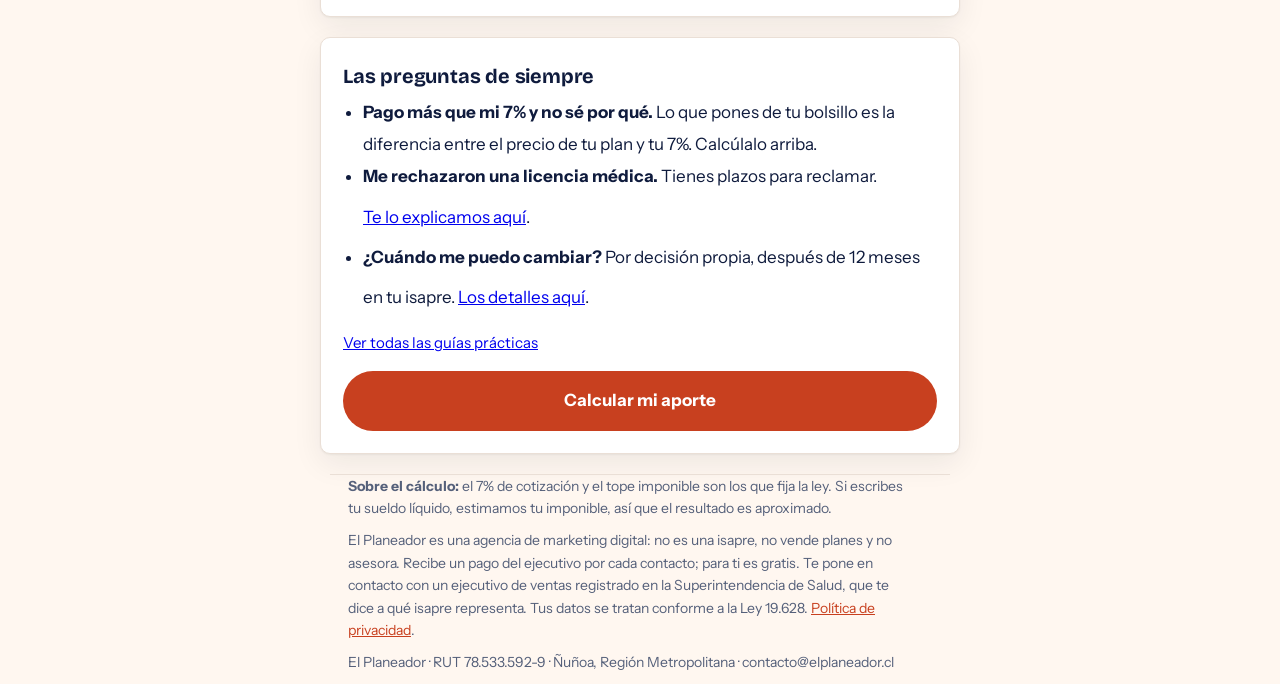
==== commit 254ae4ea: "Salud: sin enlace repetido Como te ayudamos en la portada" ====
--- a/salud/index.html
+++ b/salud/index.html
@@ -215,7 +215,6 @@
         <p class="subtitulo">Cada mes aportas el 7% de tu sueldo a salud, y ese aporte también puede cubrir a tus cargas. Calcúlalo en pesos y conversa por WhatsApp con un ejecutivo registrado.</p>
         <div class="acciones">
             <a class="boton-claro" href="#paso-1">Calcular mi aporte gratis</a>
-            <a class="enlace" href="#que-es">¿Cómo te ayudamos?</a>
         </div>
     </section>
 
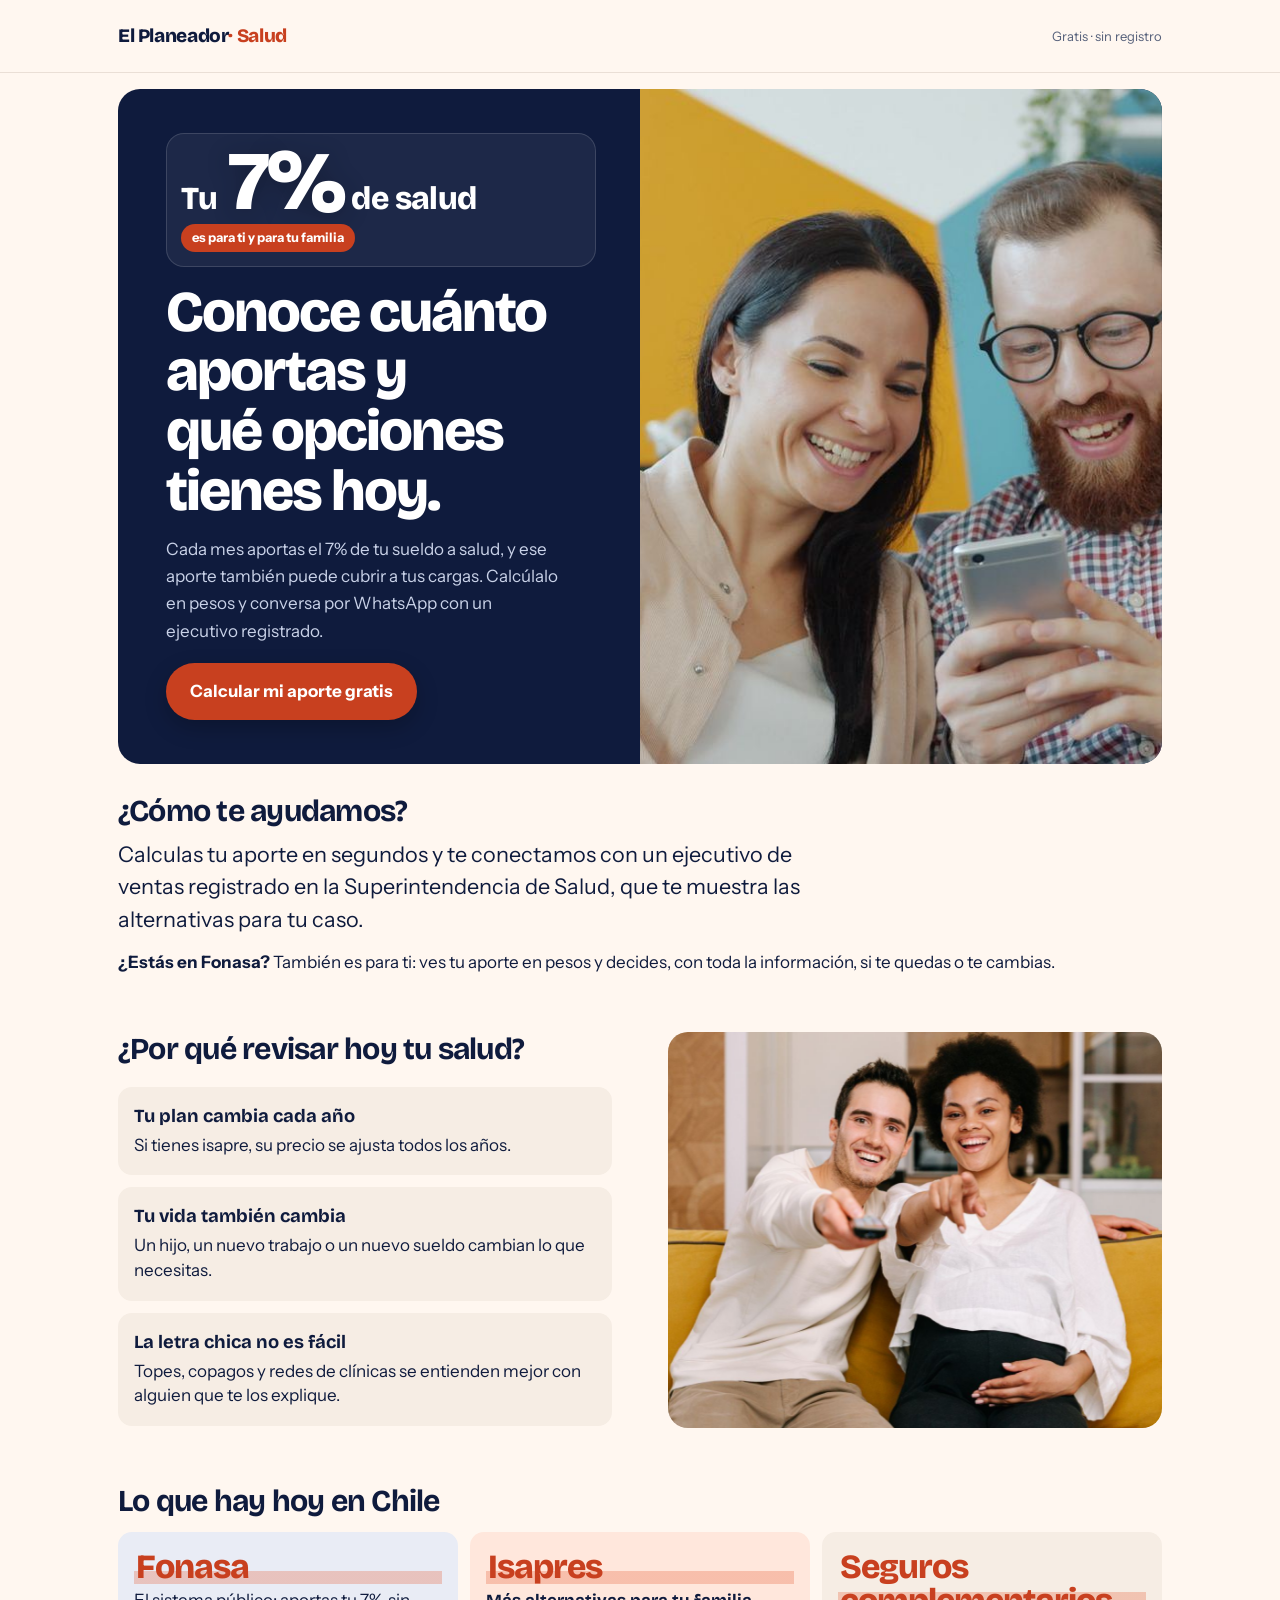
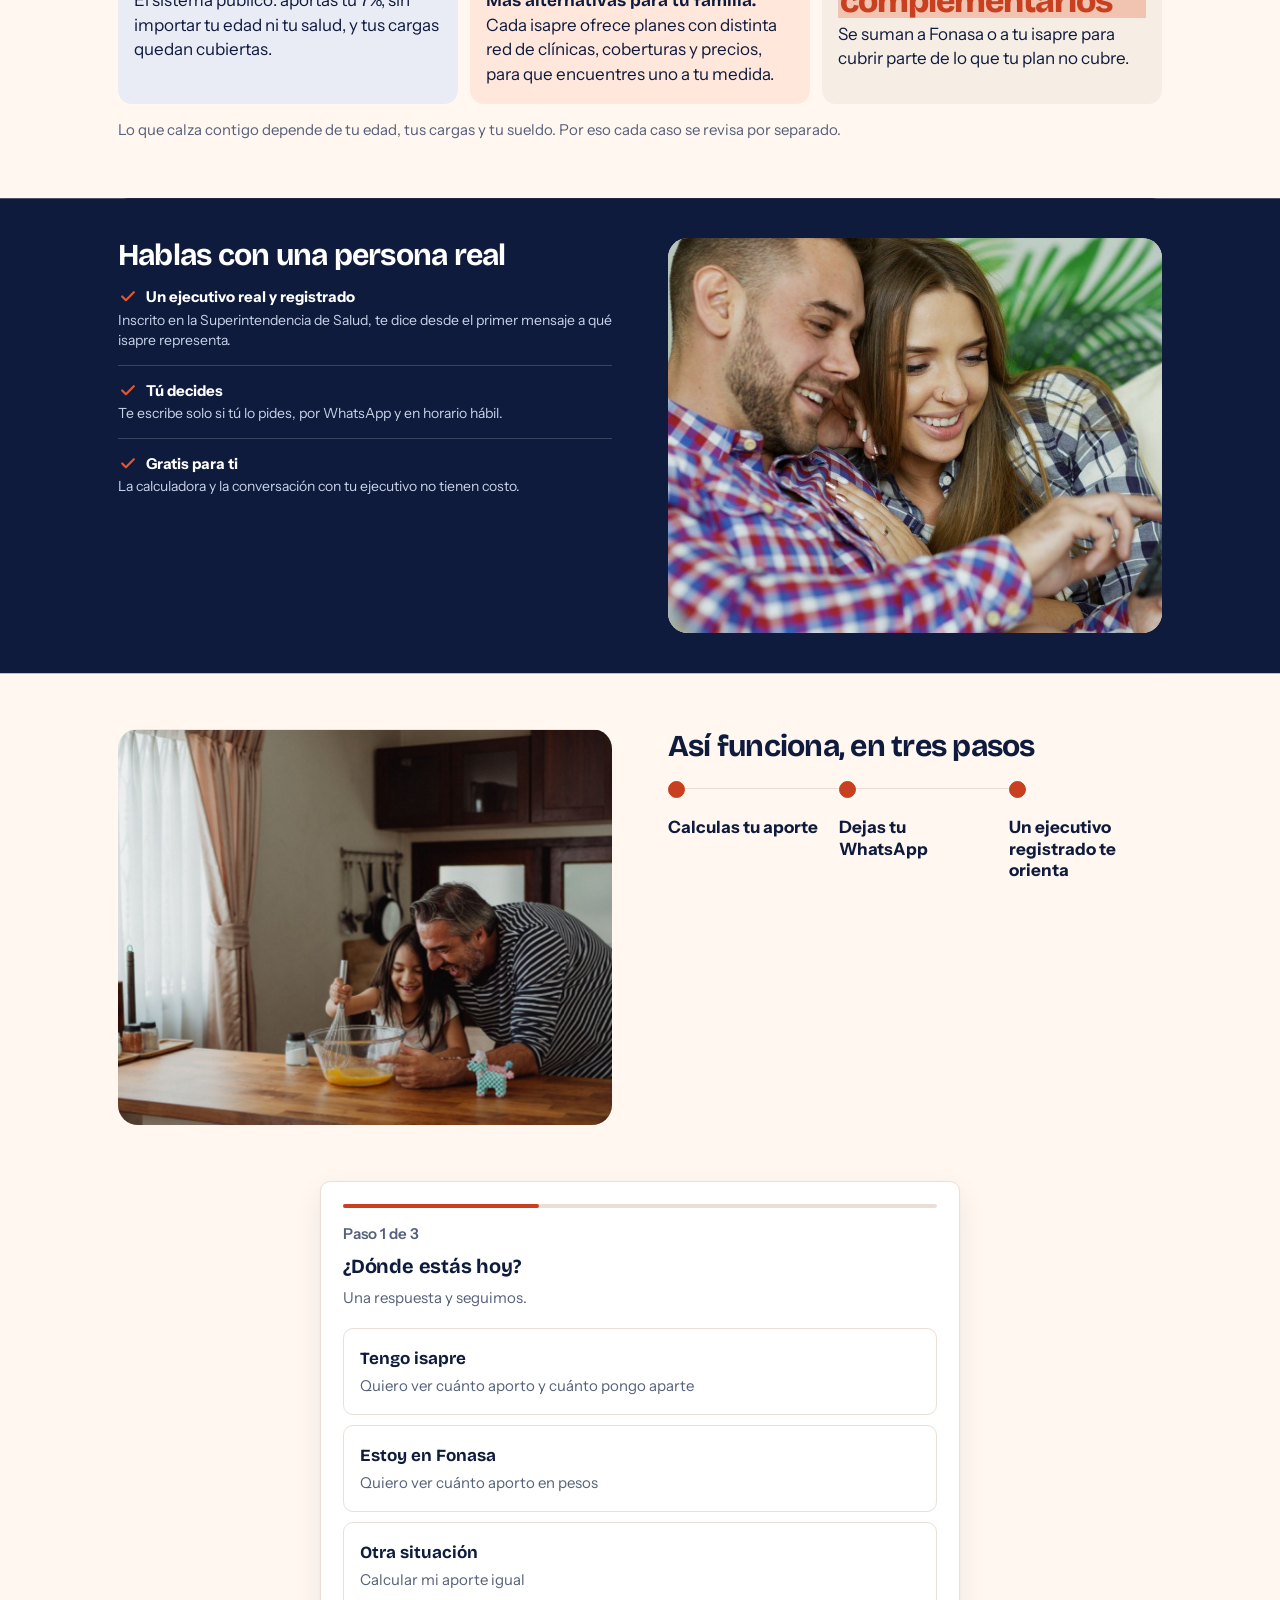
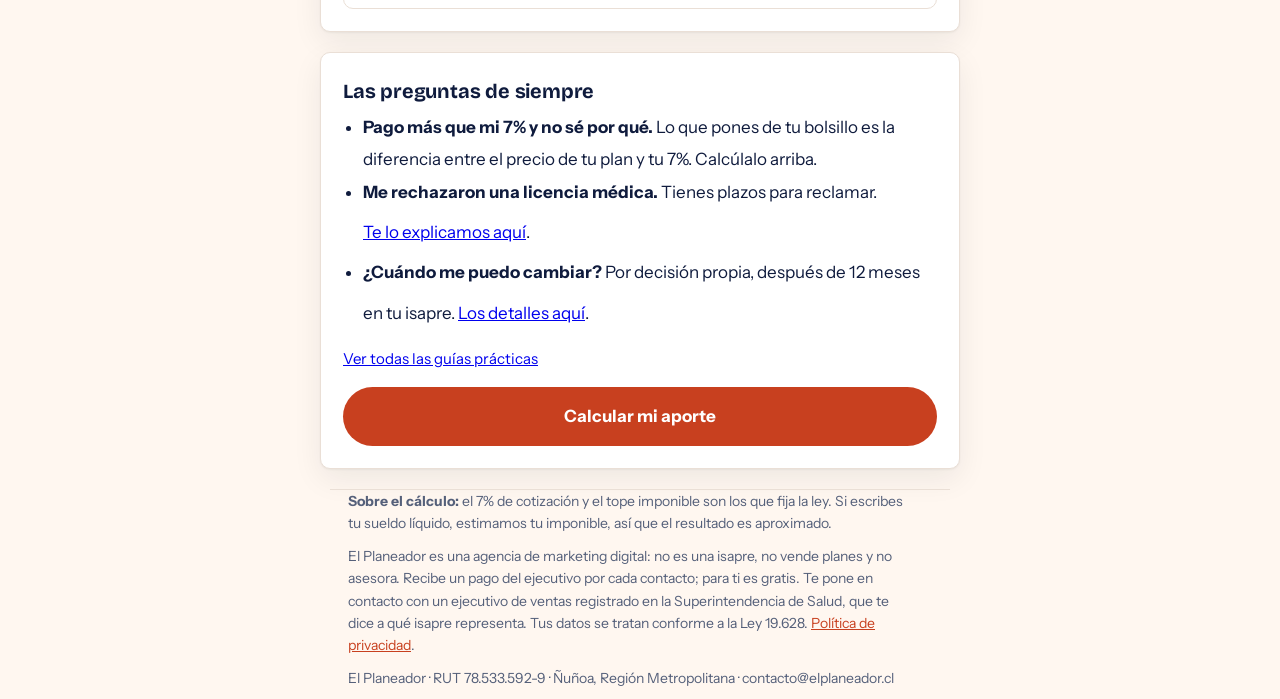
==== commit 153b5c81: "Salud: tarjeta Isapres en positivo" ====
--- a/salud/index.html
+++ b/salud/index.html
@@ -239,7 +239,7 @@
         <h2>Lo que hay hoy en Chile</h2>
         <div class="tarjetas">
             <div><span class="cifra">Fonasa</span>El sistema público: aportas tu 7%, sin importar tu edad ni tu salud, y tus cargas quedan cubiertas.</div>
-            <div><span class="cifra">Isapres</span><strong style="display:inline;font-size:inherit;margin:0">Elegir solo es difícil.</strong> Son 7 isapres y muchos planes, y cada uno cambia en precio, clínicas y topes de cobertura.</div>
+            <div><span class="cifra">Isapres</span><strong style="display:inline;font-size:inherit;margin:0">Más alternativas para tu familia.</strong> Cada isapre ofrece planes con distinta red de clínicas, coberturas y precios, para que encuentres uno a tu medida.</div>
             <div><span class="cifra">Seguros complementarios</span>Se suman a Fonasa o a tu isapre para cubrir parte de lo que tu plan no cubre.</div>
         </div>
         <p class="desliza">Desliza para ver más</p>
